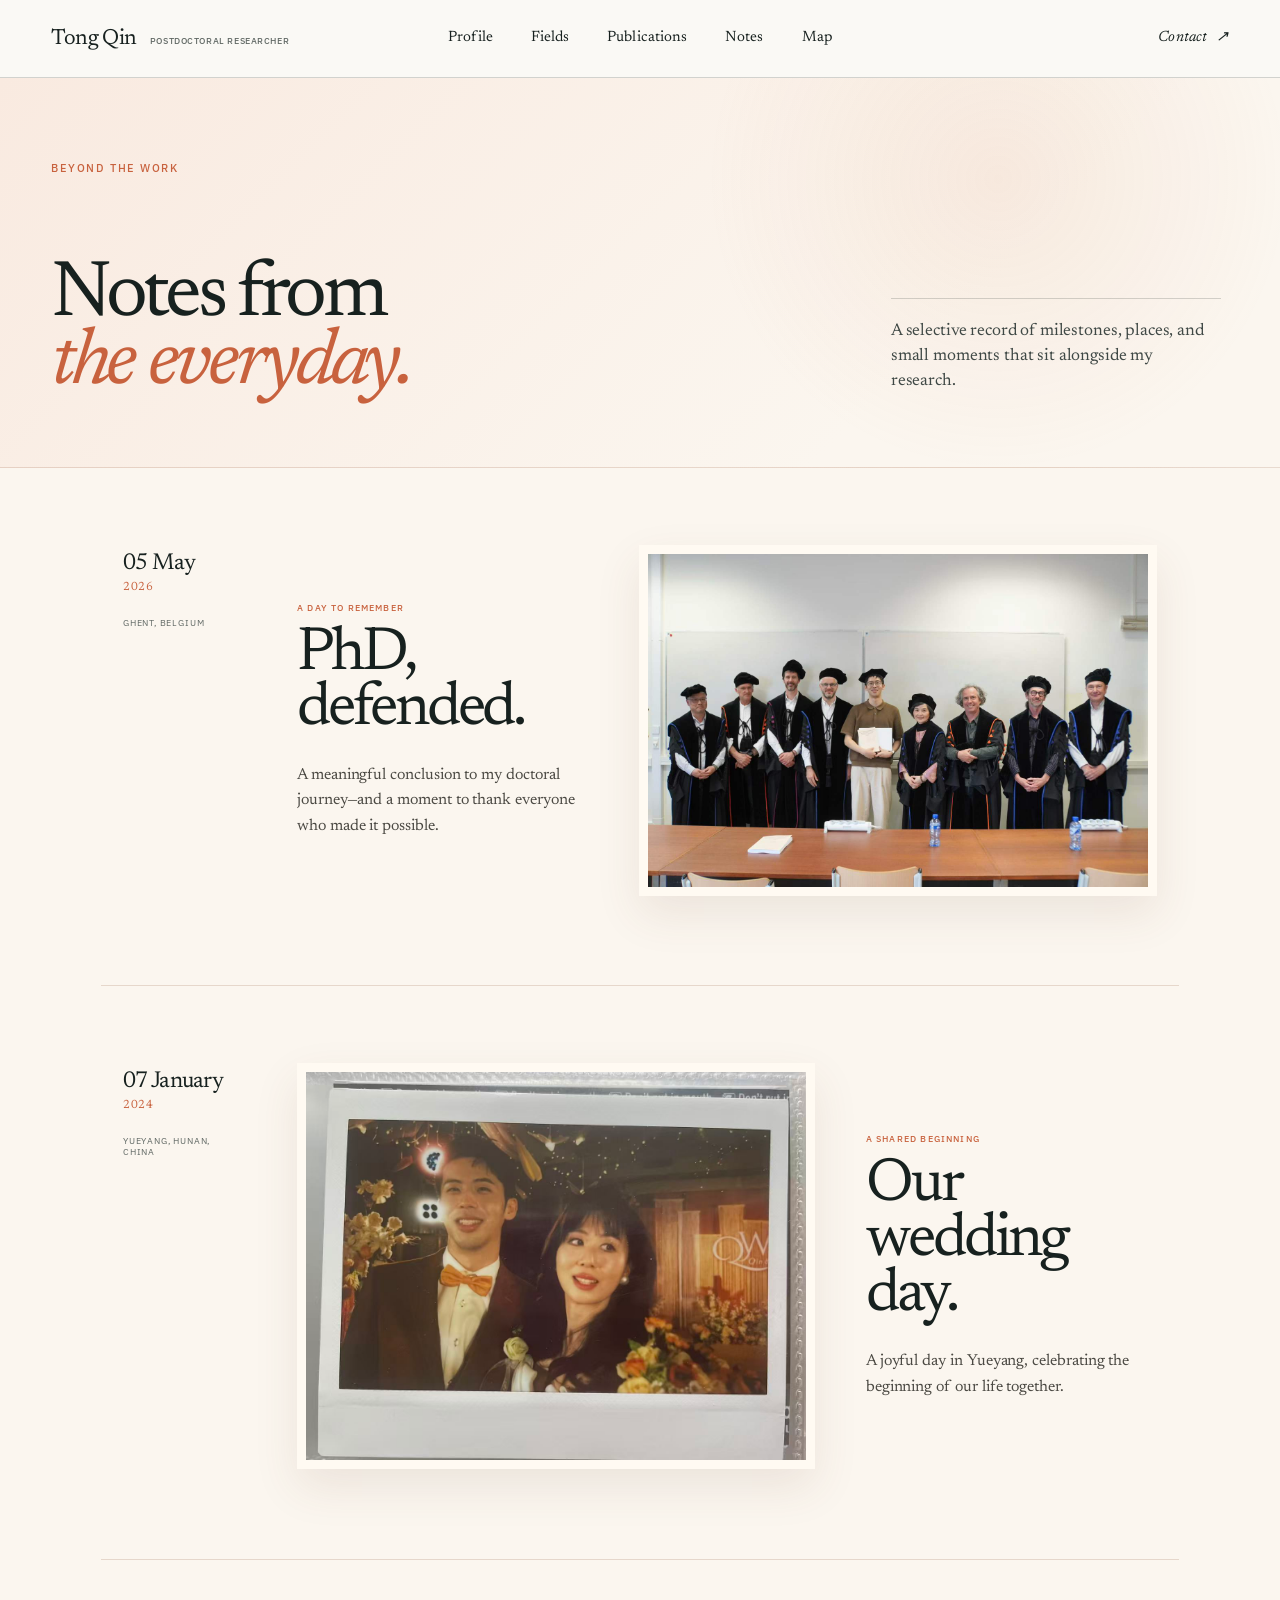
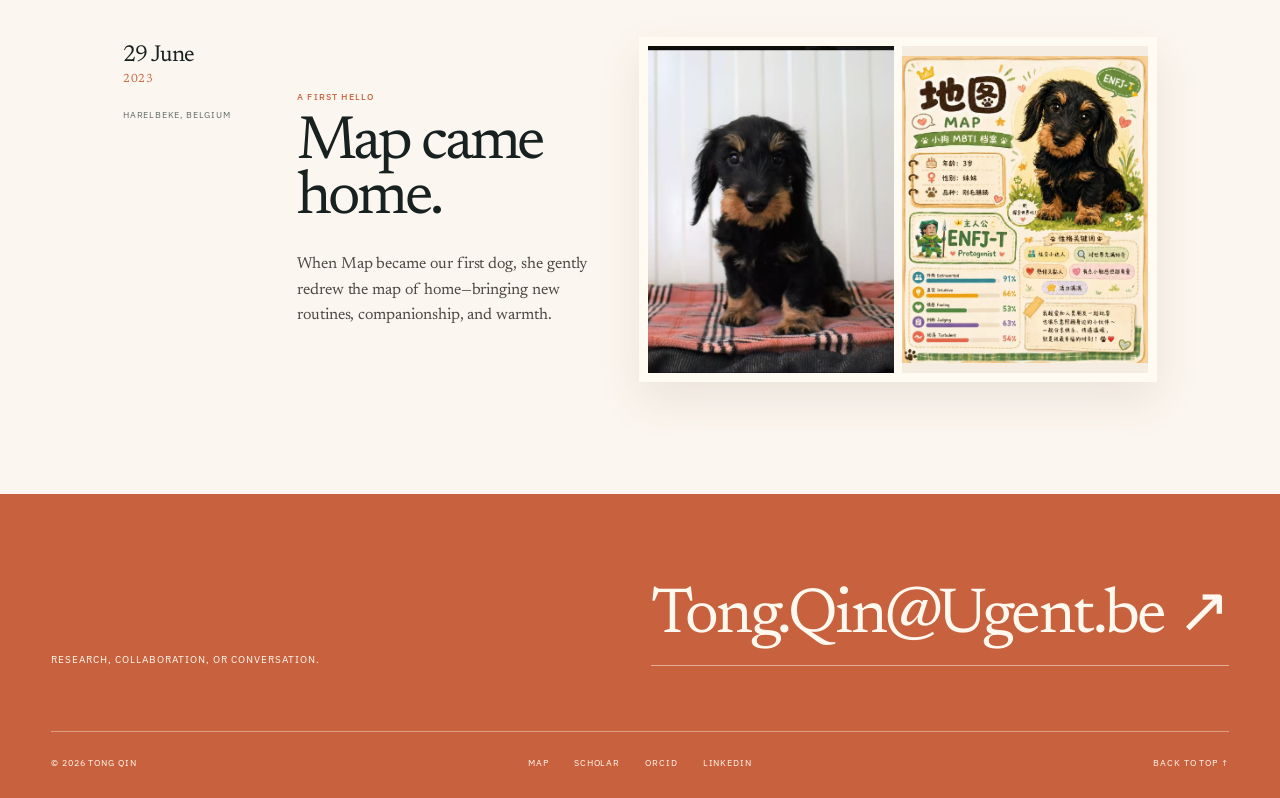
==== notes/index.html @ 94b09554 "Publish personal website" ====
<!DOCTYPE html><html lang="en"><head><meta charSet="utf-8"/><meta name="viewport" content="width=device-width, initial-scale=1"/><link rel="preload" href="/images/notes/phd-defence-2026.jpg" as="image"/><link rel="preload" href="/images/notes/wedding-yueyang-2024.jpg" as="image"/><link rel="preload" href="/images/notes/map-puppy-2023.jpg" as="image"/><link rel="preload" href="/images/notes/map-profile-2023.jpg" as="image"/><link rel="stylesheet" href="/_next/static/chunks/0dwx9x0~49gks.css" data-precedence="next"/><link rel="preload" as="script" fetchPriority="low" href="/_next/static/chunks/0ht900cau6_ur.js"/><script src="/_next/static/chunks/0t2z5hkh7v~~b.js" async=""></script><script src="/_next/static/chunks/07lhk_q6pmm3r.js" async=""></script><script src="/_next/static/chunks/turbopack-0cek.dh0dqtgy.js" async=""></script><script src="/_next/static/chunks/0dbhjjzl8qfwv.js" async=""></script><title>Notes — Tong Qin</title><meta name="description" content="Selected milestones and moments from life beyond the research page."/><script src="/_next/static/chunks/03~yq9q893hmn.js" noModule=""></script></head><body><div hidden=""><!--$--><!--/$--></div><main class="notes-page" id="top"><header class="site-header notes-site-header"><a class="wordmark" href="/" aria-label="Tong Qin, home"><span>Tong Qin</span><small>Postdoctoral Researcher</small></a><nav aria-label="Primary navigation"><a class="primary-nav-link" href="/#profile">Profile</a><a class="primary-nav-link" href="/#fields">Fields</a><a class="primary-nav-link" href="/#publications">Publications</a><a class="primary-nav-link" href="/notes" aria-current="page">Notes</a><a class="primary-nav-link" href="/footprints">Map</a></nav><a class="header-contact" href="mailto:Tong.Qin@Ugent.be">Contact <span aria-hidden="true">↗</span></a></header><section class="notes-hero" aria-labelledby="notes-title"><p class="notes-eyebrow">Beyond the work</p><h1 id="notes-title">Notes from<br/><em>the everyday.</em></h1><p class="notes-introduction">A selective record of milestones, places, and small moments that sit alongside my research.</p></section><section class="notes-feed" aria-label="Personal notes"><article class="note-entry"><header class="note-date"><time dateTime="2026-05-05"><span>05 May</span><strong>2026</strong></time><p>Ghent, Belgium</p></header><div class="note-story"><div class="note-text"><p class="note-kicker">A day to remember</p><h2>PhD, defended.</h2><p class="note-copy">A meaningful conclusion to my doctoral journey—and a moment to thank everyone who made it possible.</p></div><figure class="note-figure"><img src="/images/notes/phd-defence-2026.jpg" alt="Tong Qin with the doctoral examination committee after his PhD defence at Ghent University" width="1440" height="960"/></figure></div></article><article class="note-entry note-entry--reverse"><header class="note-date"><time dateTime="2024-01-07"><span>07 January</span><strong>2024</strong></time><p>Yueyang, Hunan, China</p></header><div class="note-story"><div class="note-text"><p class="note-kicker">A shared beginning</p><h2>Our wedding day.</h2><p class="note-copy">A joyful day in Yueyang, celebrating the beginning of our life together.</p></div><figure class="note-figure"><img src="/images/notes/wedding-yueyang-2024.jpg" alt="Tong Qin and his partner together at their wedding in Yueyang, Hunan, China" width="1234" height="958"/></figure></div></article><article class="note-entry"><header class="note-date"><time dateTime="2023-06-29"><span>29 June</span><strong>2023</strong></time><p>Harelbeke, Belgium</p></header><div class="note-story"><div class="note-text"><p class="note-kicker">A first hello</p><h2>Map came home.</h2><p class="note-copy">When Map became our first dog, she gently redrew the map of home—bringing new routines, companionship, and warmth.</p></div><figure class="note-figure note-figure-pair"><div class="note-photo-pair"><img src="/images/notes/map-puppy-2023.jpg" alt="Map as a young black and tan wire-haired dachshund" width="984" height="1032"/><img src="/images/notes/map-profile-2023.jpg" alt="An illustrated personality profile of Map, a black and tan wire-haired dachshund" width="1122" height="1402"/></div></figure></div></article></section><footer><div class="footer-top"><p>Research, collaboration, or conversation.</p><a href="mailto:Tong.Qin@Ugent.be">Tong.Qin@Ugent.be <span aria-hidden="true">↗</span></a></div><div class="footer-bottom"><span>© 2026 Tong Qin</span><div><a href="/footprints">Map</a><a href="https://scholar.google.com/citations?user=ToNMO4kAAAAJ&amp;hl=en&amp;oi=sra" target="_blank" rel="noreferrer">Scholar</a><a href="https://orcid.org/0000-0001-5724-2105" target="_blank" rel="noreferrer">ORCID</a><a href="https://www.linkedin.com/in/tong-qin-729b31312/" target="_blank" rel="noreferrer">LinkedIn</a></div><a href="#top">Back to top ↑</a></div></footer></main><!--$--><!--/$--><script src="/_next/static/chunks/0ht900cau6_ur.js" id="_R_" async=""></script><script>(self.__next_f=self.__next_f||[]).push([0])</script><script>self.__next_f.push([1,"1:\"$Sreact.fragment\"\n2:I[39756,[\"/_next/static/chunks/0dbhjjzl8qfwv.js\"],\"default\"]\n3:I[37457,[\"/_next/static/chunks/0dbhjjzl8qfwv.js\"],\"default\"]\nc:I[68027,[\"/_next/static/chunks/0dbhjjzl8qfwv.js\"],\"default\",1]\n:HL[\"/_next/static/chunks/0dwx9x0~49gks.css\",\"style\"]\n:HL[\"/images/notes/phd-defence-2026.jpg\",\"image\"]\n"])</script><script>self.__next_f.push([1,"0:{\"P\":null,\"c\":[\"\",\"notes\",\"\"],\"q\":\"\",\"i\":false,\"f\":[[[\"\",{\"children\":[\"notes\",{\"children\":[\"__PAGE__\",{}]}]},\"$undefined\",\"$undefined\",16],[[\"$\",\"$1\",\"c\",{\"children\":[[[\"$\",\"link\",\"0\",{\"rel\":\"stylesheet\",\"href\":\"/_next/static/chunks/0dwx9x0~49gks.css\",\"precedence\":\"next\",\"crossOrigin\":\"$undefined\",\"nonce\":\"$undefined\"}],[\"$\",\"script\",\"script-0\",{\"src\":\"/_next/static/chunks/0dbhjjzl8qfwv.js\",\"async\":true,\"nonce\":\"$undefined\"}]],[\"$\",\"html\",null,{\"lang\":\"en\",\"children\":[\"$\",\"body\",null,{\"children\":[\"$\",\"$L2\",null,{\"parallelRouterKey\":\"children\",\"error\":\"$undefined\",\"errorStyles\":\"$undefined\",\"errorScripts\":\"$undefined\",\"template\":[\"$\",\"$L3\",null,{}],\"templateStyles\":\"$undefined\",\"templateScripts\":\"$undefined\",\"notFound\":[[[\"$\",\"title\",null,{\"children\":\"404: This page could not be found.\"}],[\"$\",\"div\",null,{\"style\":{\"fontFamily\":\"system-ui,\\\"Segoe UI\\\",Roboto,Helvetica,Arial,sans-serif,\\\"Apple Color Emoji\\\",\\\"Segoe UI Emoji\\\"\",\"height\":\"100vh\",\"textAlign\":\"center\",\"display\":\"flex\",\"flexDirection\":\"column\",\"alignItems\":\"center\",\"justifyContent\":\"center\"},\"children\":[\"$\",\"div\",null,{\"children\":[[\"$\",\"style\",null,{\"dangerouslySetInnerHTML\":{\"__html\":\"body{color:#000;background:#fff;margin:0}.next-error-h1{border-right:1px solid rgba(0,0,0,.3)}@media (prefers-color-scheme:dark){body{color:#fff;background:#000}.next-error-h1{border-right:1px solid rgba(255,255,255,.3)}}\"}}],[\"$\",\"h1\",null,{\"className\":\"next-error-h1\",\"style\":{\"display\":\"inline-block\",\"margin\":\"0 20px 0 0\",\"padding\":\"0 23px 0 0\",\"fontSize\":24,\"fontWeight\":500,\"verticalAlign\":\"top\",\"lineHeight\":\"49px\"},\"children\":404}],[\"$\",\"div\",null,{\"style\":{\"display\":\"inline-block\"},\"children\":[\"$\",\"h2\",null,{\"style\":{\"fontSize\":14,\"fontWeight\":400,\"lineHeight\":\"49px\",\"margin\":0},\"children\":\"This page could not be found.\"}]}]]}]}]],[]],\"forbidden\":\"$undefined\",\"unauthorized\":\"$undefined\"}]}]}]]}],{\"children\":[[\"$\",\"$1\",\"c\",{\"children\":[null,[\"$\",\"$L2\",null,{\"parallelRouterKey\":\"children\",\"error\":\"$undefined\",\"errorStyles\":\"$undefined\",\"errorScripts\":\"$undefined\",\"template\":[\"$\",\"$L3\",null,{}],\"templateStyles\":\"$undefined\",\"templateScripts\":\"$undefined\",\"notFound\":\"$undefined\",\"forbidden\":\"$undefined\",\"unauthorized\":\"$undefined\"}]]}],{\"children\":[[\"$\",\"$1\",\"c\",{\"children\":[[\"$\",\"main\",null,{\"className\":\"notes-page\",\"id\":\"top\",\"children\":[[\"$\",\"header\",null,{\"className\":\"site-header notes-site-header\",\"children\":[[\"$\",\"a\",null,{\"className\":\"wordmark\",\"href\":\"/\",\"aria-label\":\"Tong Qin, home\",\"children\":[[\"$\",\"span\",null,{\"children\":\"Tong Qin\"}],[\"$\",\"small\",null,{\"children\":\"Postdoctoral Researcher\"}]]}],[\"$\",\"nav\",null,{\"aria-label\":\"Primary navigation\",\"children\":[[\"$\",\"a\",null,{\"className\":\"primary-nav-link\",\"href\":\"/#profile\",\"children\":\"Profile\"}],[\"$\",\"a\",null,{\"className\":\"primary-nav-link\",\"href\":\"/#fields\",\"children\":\"Fields\"}],[\"$\",\"a\",null,{\"className\":\"primary-nav-link\",\"href\":\"/#publications\",\"children\":\"Publications\"}],[\"$\",\"a\",null,{\"className\":\"primary-nav-link\",\"href\":\"/notes\",\"aria-current\":\"page\",\"children\":\"Notes\"}],[\"$\",\"a\",null,{\"className\":\"primary-nav-link\",\"href\":\"/footprints\",\"children\":\"Map\"}]]}],[\"$\",\"a\",null,{\"className\":\"header-contact\",\"href\":\"mailto:Tong.Qin@Ugent.be\",\"children\":[\"Contact \",[\"$\",\"span\",null,{\"aria-hidden\":\"true\",\"children\":\"↗\"}]]}]]}],[\"$\",\"section\",null,{\"className\":\"notes-hero\",\"aria-labelledby\":\"notes-title\",\"children\":[[\"$\",\"p\",null,{\"className\":\"notes-eyebrow\",\"children\":\"Beyond the work\"}],[\"$\",\"h1\",null,{\"id\":\"notes-title\",\"children\":[\"Notes from\",[\"$\",\"br\",null,{}],[\"$\",\"em\",null,{\"children\":\"the everyday.\"}]]}],[\"$\",\"p\",null,{\"className\":\"notes-introduction\",\"children\":\"A selective record of milestones, places, and small moments that sit alongside my research.\"}]]}],[\"$\",\"section\",null,{\"className\":\"notes-feed\",\"aria-label\":\"Personal notes\",\"children\":[[\"$\",\"article\",null,{\"className\":\"note-entry\",\"children\":[[\"$\",\"header\",null,{\"className\":\"note-date\",\"children\":[[\"$\",\"time\",null,{\"dateTime\":\"2026-05-05\",\"children\":[[\"$\",\"span\",null,{\"children\":\"05 May\"}],[\"$\",\"strong\",null,{\"children\":\"2026\"}]]}],[\"$\",\"p\",null,{\"children\":\"Ghent, Belgium\"}]]}],[\"$\",\"div\",null,{\"className\":\"note-story\",\"children\":[[\"$\",\"div\",null,{\"className\":\"note-text\",\"children\":[[\"$\",\"p\",null,{\"className\":\"note-kicker\",\"children\":\"A day to remember\"}],[\"$\",\"h2\",null,{\"children\":\"PhD, defended.\"}],[\"$\",\"p\",null,{\"className\":\"note-copy\",\"children\":\"A meaningful conclusion to my doctoral journey—and a moment to thank everyone who made it possible.\"}]]}],[\"$\",\"figure\",null,{\"className\":\"note-figure\",\"children\":[\"$\",\"img\",null,{\"src\":\"/images/notes/phd-defence-2026.jpg\",\"alt\":\"Tong Qin with the doctoral examination committee after his PhD defence at Ghent University\",\"width\":\"1440\",\"height\":\"960\"}]}]]}]]}],[\"$\",\"article\",null,{\"className\":\"note-entry note-entry--reverse\",\"children\":[[\"$\",\"header\",null,{\"className\":\"note-date\",\"children\":[\"$L4\",\"$L5\"]}],\"$L6\"]}],\"$L7\"]}],\"$L8\"]}],null,\"$L9\"]}],{},null,false,null]},null,false,\"$@a\"]},null,false,null],\"$Lb\",false]],\"m\":\"$undefined\",\"G\":[\"$c\",[\"$Ld\"]],\"S\":true,\"h\":null,\"s\":\"$undefined\",\"l\":\"$undefined\",\"p\":\"$undefined\",\"d\":\"$undefined\",\"b\":\"7n9ZTC2MnBRNo0GYieKWj\"}\n"])</script><script>self.__next_f.push([1,"e:I[97367,[\"/_next/static/chunks/0dbhjjzl8qfwv.js\"],\"OutletBoundary\"]\nf:\"$Sreact.suspense\"\n12:I[97367,[\"/_next/static/chunks/0dbhjjzl8qfwv.js\"],\"ViewportBoundary\"]\n14:I[97367,[\"/_next/static/chunks/0dbhjjzl8qfwv.js\"],\"MetadataBoundary\"]\n:HL[\"/images/notes/wedding-yueyang-2024.jpg\",\"image\"]\n:HL[\"/images/notes/map-puppy-2023.jpg\",\"image\"]\n:HL[\"/images/notes/map-profile-2023.jpg\",\"image\"]\n4:[\"$\",\"time\",null,{\"dateTime\":\"2024-01-07\",\"children\":[[\"$\",\"span\",null,{\"children\":\"07 January\"}],[\"$\",\"strong\",null,{\"children\":\"2024\"}]]}]\n5:[\"$\",\"p\",null,{\"children\":\"Yueyang, Hunan, China\"}]\n6:[\"$\",\"div\",null,{\"className\":\"note-story\",\"children\":[[\"$\",\"div\",null,{\"className\":\"note-text\",\"children\":[[\"$\",\"p\",null,{\"className\":\"note-kicker\",\"children\":\"A shared beginning\"}],[\"$\",\"h2\",null,{\"children\":\"Our wedding day.\"}],[\"$\",\"p\",null,{\"className\":\"note-copy\",\"children\":\"A joyful day in Yueyang, celebrating the beginning of our life together.\"}]]}],[\"$\",\"figure\",null,{\"className\":\"note-figure\",\"children\":[\"$\",\"img\",null,{\"src\":\"/images/notes/wedding-yueyang-2024.jpg\",\"alt\":\"Tong Qin and his partner together at their wedding in Yueyang, Hunan, China\",\"width\":\"1234\",\"height\":\"958\"}]}]]}]\n7:[\"$\",\"article\",null,{\"className\":\"note-entry\",\"children\":[[\"$\",\"header\",null,{\"className\":\"note-date\",\"children\":[[\"$\",\"time\",null,{\"dateTime\":\"2023-06-29\",\"children\":[[\"$\",\"span\",null,{\"children\":\"29 June\"}],[\"$\",\"strong\",null,{\"children\":\"2023\"}]]}],[\"$\",\"p\",null,{\"children\":\"Harelbeke, Belgium\"}]]}],[\"$\",\"div\",null,{\"className\":\"note-story\",\"children\":[[\"$\",\"div\",null,{\"className\":\"note-text\",\"children\":[[\"$\",\"p\",null,{\"className\":\"note-kicker\",\"children\":\"A first hello\"}],[\"$\",\"h2\",null,{\"children\":\"Map came home.\"}],[\"$\",\"p\",null,{\"className\":\"note-copy\",\"children\":\"When Map became our first dog, she gently redrew the map of home—bringing new routines, companionship, and warmth.\"}]]}],[\"$\",\"figure\",null,{\"className\":\"note-figure note-figure-pair\",\"children\":[\"$\",\"div\",null,{\"className\":\"note-photo-pair\",\"children\":[[\"$\",\"img\",null,{\"src\":\"/images/notes/map-puppy-2023.jpg\",\"alt\":\"Map as a young black and tan wire-haired dachshund\",\"width\":\"984\",\"height\":\"1032\"}],[\"$\",\"img\",null,{\"src\":\"/images/notes/map-profile-2023.jpg\",\"alt\":\"An illustrated personality profile of Map, a black and tan wire-haired dachshund\",\"width\":\"1122\",\"height\":\"1402\"}]]}]}]]}]]}]\n8:[\"$\",\"footer\",null,{\"children\":[[\"$\",\"div\",null,{\"className\":\"footer-top\",\"children\":[[\"$\",\"p\",null,{\"children\":\"Research, collaboration, or conversation.\"}],[\"$\",\"a\",null,{\"href\":\"mailto:Tong.Qin@Ugent.be\",\"children\":[\"Tong.Qin@Ugent.be \",[\"$\",\"span\",null,{\"aria-hidden\":\"true\",\"children\":\"↗\"}]]}]]}],[\"$\",\"div\",null,{\"className\":\"footer-bottom\",\"children\":[[\"$\",\"span\",null,{\"children\":\"© 2026 Tong Qin\"}],[\"$\",\"div\",null,{\"children\":[[\"$\",\"a\",null,{\"href\":\"/footprints\",\"children\":\"Map\"}],[\"$\",\"a\",null,{\"href\":\"https://scholar.google.com/citations?user=ToNMO4kAAAAJ\u0026hl=en\u0026oi=sra\",\"target\":\"_blank\",\"rel\":\"noreferrer\",\"children\":\"Scholar\"}],[\"$\",\"a\",null,{\"href\":\"https://orcid.org/0000-0001-5724-2105\",\"target\":\"_blank\",\"rel\":\"noreferrer\",\"children\":\"ORCID\"}],[\"$\",\"a\",null,{\"href\":\"https://www.linkedin.com/in/tong-qin-729b31312/\",\"target\":\"_blank\",\"rel\":\"noreferrer\",\"children\":\"LinkedIn\"}]]}],[\"$\",\"a\",null,{\"href\":\"#top\",\"children\":\"Back to top ↑\"}]]}]]}]\n9:[\"$\",\"$Le\",null,{\"children\":[\"$\",\"$f\",null,{\"name\":\"Next.MetadataOutlet\",\"children\":\"$@10\"}]}]\n11:[]\na:\"$W11\"\nb:[\"$\",\"$1\",\"h\",{\"children\":[null,[\"$\",\"$L12\",null,{\"children\":\"$L13\"}],[\"$\",\"div\",null,{\"hidden\":true,\"children\":[\"$\",\"$L14\",null,{\"children\":[\"$\",\"$f\",null,{\"name\":\"Next.Metadata\",\"children\":\"$L15\"}]}]}],null]}]\nd:[\"$\",\"link\",\"0\",{\"rel\":\"stylesheet\",\"href\":\"/_next/static/chunks/0dwx9x0~49gks.css\",\"precedence\":\"next\",\"crossOrigin\":\"$undefined\",\"nonce\":\"$undefined\"}]\n"])</script><script>self.__next_f.push([1,"13:[[\"$\",\"meta\",\"0\",{\"charSet\":\"utf-8\"}],[\"$\",\"meta\",\"1\",{\"name\":\"viewport\",\"content\":\"width=device-width, initial-scale=1\"}]]\n"])</script><script>self.__next_f.push([1,"10:null\n15:[[\"$\",\"title\",\"0\",{\"children\":\"Notes — Tong Qin\"}],[\"$\",\"meta\",\"1\",{\"name\":\"description\",\"content\":\"Selected milestones and moments from life beyond the research page.\"}]]\n"])</script></body></html>
---- _next/static/chunks/0dwx9x0~49gks.css ----
@layer properties{@supports (((-webkit-hyphens:none)) and (not (margin-trim:inline))) or ((-moz-orient:inline) and (not (color:rgb(from red r g b)))){*,:before,:after,::backdrop{--tw-rotate-x:initial;--tw-rotate-y:initial;--tw-rotate-z:initial;--tw-skew-x:initial;--tw-skew-y:initial;--tw-shadow:0 0 #0000;--tw-shadow-color:initial;--tw-shadow-alpha:100%;--tw-inset-shadow:0 0 #0000;--tw-inset-shadow-color:initial;--tw-inset-shadow-alpha:100%;--tw-ring-color:initial;--tw-ring-shadow:0 0 #0000;--tw-inset-ring-color:initial;--tw-inset-ring-shadow:0 0 #0000;--tw-ring-inset:initial;--tw-ring-offset-width:0px;--tw-ring-offset-color:#fff;--tw-ring-offset-shadow:0 0 #0000}}}@layer theme{:root,:host{--font-sans:ui-sans-serif, system-ui, sans-serif, "Apple Color Emoji", "Segoe UI Emoji", "Segoe UI Symbol", "Noto Color Emoji";--font-serif:ui-serif, Georgia, Cambria, "Times New Roman", Times, serif;--font-mono:ui-monospace, SFMono-Regular, Menlo, Monaco, Consolas, "Liberation Mono", "Courier New", monospace;--spacing:.25rem;--default-font-family:var(--font-sans);--default-mono-font-family:var(--font-mono)}}@layer base{*,:after,:before,::backdrop{box-sizing:border-box;border:0 solid;margin:0;padding:0}::file-selector-button{box-sizing:border-box;border:0 solid;margin:0;padding:0}html,:host{-webkit-text-size-adjust:100%;tab-size:4;line-height:1.5;font-family:var(--default-font-family,ui-sans-serif, system-ui, sans-serif, "Apple Color Emoji", "Segoe UI Emoji", "Segoe UI Symbol", "Noto Color Emoji");font-feature-settings:var(--default-font-feature-settings,normal);font-variation-settings:var(--default-font-variation-settings,normal);-webkit-tap-highlight-color:transparent}hr{height:0;color:inherit;border-top-width:1px}abbr:where([title]){-webkit-text-decoration:underline dotted;text-decoration:underline dotted}h1,h2,h3,h4,h5,h6{font-size:inherit;font-weight:inherit}a{color:inherit;-webkit-text-decoration:inherit;-webkit-text-decoration:inherit;-webkit-text-decoration:inherit;-webkit-text-decoration:inherit;text-decoration:inherit}b,strong{font-weight:bolder}code,kbd,samp,pre{font-family:var(--default-mono-font-family,ui-monospace, SFMono-Regular, Menlo, Monaco, Consolas, "Liberation Mono", "Courier New", monospace);font-feature-settings:var(--default-mono-font-feature-settings,normal);font-variation-settings:var(--default-mono-font-variation-settings,normal);font-size:1em}small{font-size:80%}sub,sup{vertical-align:baseline;font-size:75%;line-height:0;position:relative}sub{bottom:-.25em}sup{top:-.5em}table{text-indent:0;border-color:inherit;border-collapse:collapse}:-moz-focusring{outline:auto}progress{vertical-align:baseline}summary{display:list-item}ol,ul,menu{list-style:none}img,svg,video,canvas,audio,iframe,embed,object{vertical-align:middle;display:block}img,video{max-width:100%;height:auto}button,input,select,optgroup,textarea{font:inherit;font-feature-settings:inherit;font-variation-settings:inherit;letter-spacing:inherit;color:inherit;opacity:1;background-color:#0000;border-radius:0}::file-selector-button{font:inherit;font-feature-settings:inherit;font-variation-settings:inherit;letter-spacing:inherit;color:inherit;opacity:1;background-color:#0000;border-radius:0}:where(select:is([multiple],[size])) optgroup{font-weight:bolder}:where(select:is([multiple],[size])) optgroup option{padding-inline-start:20px}::file-selector-button{margin-inline-end:4px}::placeholder{opacity:1}@supports (not ((-webkit-appearance:-apple-pay-button))) or (contain-intrinsic-size:1px){::placeholder{color:currentColor}@supports (color:color-mix(in lab, red, red)){::placeholder{color:color-mix(in oklab, currentcolor 50%, transparent)}}}textarea{resize:vertical}::-webkit-search-decoration{-webkit-appearance:none}::-webkit-date-and-time-value{min-height:1lh;text-align:inherit}::-webkit-datetime-edit{display:inline-flex}::-webkit-datetime-edit-fields-wrapper{padding:0}::-webkit-datetime-edit{padding-block:0}::-webkit-datetime-edit-year-field{padding-block:0}::-webkit-datetime-edit-month-field{padding-block:0}::-webkit-datetime-edit-day-field{padding-block:0}::-webkit-datetime-edit-hour-field{padding-block:0}::-webkit-datetime-edit-minute-field{padding-block:0}::-webkit-datetime-edit-second-field{padding-block:0}::-webkit-datetime-edit-millisecond-field{padding-block:0}::-webkit-datetime-edit-meridiem-field{padding-block:0}::-webkit-calendar-picker-indicator{line-height:1}:-moz-ui-invalid{box-shadow:none}button,input:where([type=button],[type=reset],[type=submit]){appearance:button}::file-selector-button{appearance:button}::-webkit-inner-spin-button{height:auto}::-webkit-outer-spin-button{height:auto}[hidden]:where(:not([hidden=until-found])){display:none!important}}@layer components;@layer utilities{.visible{visibility:visible}.sr-only{clip-path:inset(50%);white-space:nowrap;border-width:0;width:1px;height:1px;margin:-1px;padding:0;position:absolute;overflow:hidden}.static{position:static}.start{inset-inline-start:var(--spacing)}.end{inset-inline-end:var(--spacing)}.table{display:table}.grow{flex-grow:1}.transform{transform:var(--tw-rotate-x,) var(--tw-rotate-y,) var(--tw-rotate-z,) var(--tw-skew-x,) var(--tw-skew-y,)}.resize{resize:both}.ring{--tw-ring-shadow:var(--tw-ring-inset,) 0 0 0 calc(1px + var(--tw-ring-offset-width)) var(--tw-ring-color,currentcolor);box-shadow:var(--tw-inset-shadow), var(--tw-inset-ring-shadow), var(--tw-ring-offset-shadow), var(--tw-ring-shadow), var(--tw-shadow)}}@font-face{font-family:Newsreader;src:url(/fonts/newsreader-400.woff2)format("woff2");font-weight:400;font-style:normal;font-display:swap}@font-face{font-family:Newsreader;src:url(/fonts/newsreader-400-italic.woff2)format("woff2");font-weight:400;font-style:italic;font-display:swap}@font-face{font-family:IBM Plex Sans;src:url(/fonts/ibm-plex-sans-300.woff2)format("woff2");font-weight:300;font-style:normal;font-display:swap}@font-face{font-family:IBM Plex Sans;src:url(/fonts/ibm-plex-sans-400.woff2)format("woff2");font-weight:400;font-style:normal;font-display:swap}@font-face{font-family:IBM Plex Sans;src:url(/fonts/ibm-plex-sans-500.woff2)format("woff2");font-weight:500;font-style:normal;font-display:swap}:root{--ink:#17211f;--paper:#f2f0e9;--paper-light:#faf9f5;--rust:#c8623e;--hero-peach:#fbf3ed;--ripple-orange:#c97857;--line:#17211f2e;--muted:#626a66;--font-display:"Newsreader", "Iowan Old Style", Baskerville, serif;--font-text:"IBM Plex Sans", "Helvetica Neue", Helvetica, Arial, sans-serif;--font-serif:var(--font-display);--font-sans:var(--font-text)}*{box-sizing:border-box}.sr-only{clip:rect(0, 0, 0, 0);white-space:nowrap;border:0;width:1px;height:1px;padding:0;position:absolute;overflow:hidden}html{scroll-behavior:smooth}body{background:var(--paper);color:var(--ink);font-family:var(--font-text);letter-spacing:.003em;-webkit-font-smoothing:antialiased;margin:0;font-weight:300}a{color:inherit;text-decoration:none}main{overflow:hidden}.site-header{background:var(--hero-peach);border-bottom:1px solid var(--line);z-index:10;grid-template-columns:1fr auto 1fr;align-items:center;height:78px;padding:0 4vw;display:grid;position:relative}.wordmark{align-items:baseline;gap:13px;width:max-content;line-height:1;display:inline-flex}.wordmark>span{font-family:var(--font-serif);letter-spacing:-.025em;font-size:22px;font-weight:400}.wordmark small{color:var(--muted);font-family:var(--font-sans);letter-spacing:.065em;text-transform:uppercase;font-size:9px;font-weight:500}nav{font-family:var(--font-serif);letter-spacing:.005em;gap:38px;font-size:15px;display:flex}nav a,.header-contact,.text-link{transition:color .18s;position:relative}.primary-nav-link:after,.header-contact:after{content:"";background:var(--rust);transform-origin:100%;width:100%;height:2px;transition:transform .24s cubic-bezier(.2,.7,.2,1);position:absolute;bottom:-7px;left:0;transform:scaleX(0)}nav a:hover,.header-contact:hover,.text-link:hover{color:var(--rust)}.primary-nav-link:hover:after,.primary-nav-link:focus-visible:after,.primary-nav-link[aria-current=location]:after,.nav-dropdown:hover>.primary-nav-link:after,.nav-dropdown:focus-within>.primary-nav-link:after,.header-contact:hover:after,.header-contact:focus-visible:after{transform-origin:0;transform:scaleX(1)}.primary-nav-link:focus-visible,.primary-nav-link[aria-current=location],.nav-dropdown:hover>.primary-nav-link,.nav-dropdown:focus-within>.primary-nav-link{color:var(--rust)}.nav-dropdown{position:relative}.nav-dropdown:after{content:"";width:calc(100% + 44px);height:24px;position:absolute;top:100%;left:-22px}.fields-menu{z-index:30;border:1px solid var(--line);background:var(--paper-light);opacity:0;visibility:hidden;pointer-events:none;width:290px;padding:9px;transition:opacity .17s,transform .17s,visibility .17s;position:absolute;top:calc(100% + 23px);left:50%;transform:translate(-50%,8px);box-shadow:0 18px 45px #17211f1a}.nav-dropdown:hover .fields-menu,.nav-dropdown:focus-within .fields-menu{opacity:1;visibility:visible;pointer-events:auto;transform:translate(-50%)}.fields-menu a{border-bottom:1px solid var(--line);grid-template-columns:28px 1fr auto;align-items:center;gap:11px;min-height:48px;padding:8px 10px;font-size:14px;line-height:1.15;display:grid}.fields-menu a:last-child{border-bottom:0}.fields-menu a:after{display:none}.fields-menu a>span:first-child{width:25px;height:25px;font:500 7px var(--font-text);letter-spacing:.04em;border:1px solid;border-radius:50%;place-items:center;display:grid}.fields-menu a>span:last-child{font-size:10px}.header-contact{font-family:var(--font-serif);justify-self:end;align-items:center;gap:9px;font-size:15px;font-style:italic;display:flex}.hero{--pointer-x:72%;--pointer-y:42%;background:var(--hero-peach);isolation:isolate;flex-direction:column;justify-content:flex-start;min-height:auto;padding:48px 4vw 44px;display:flex;position:relative;overflow:hidden}.hero-ripple{z-index:0;left:var(--pointer-x);top:var(--pointer-y);opacity:0;pointer-events:none;will-change:left, top, opacity, transform;background:radial-gradient(circle,#c978577a 0%,#c9785752 58%,#c9785714 84%,#0000 100%);border-radius:50%;width:30px;height:30px;transition:left 60ms linear,top 60ms linear,opacity .14s,transform .2s;position:absolute;transform:translate(-50%,-50%)scale(.9)}.hero:hover .hero-ripple{opacity:1;transform:translate(-50%,-50%)scale(1)}.eyebrow,.section-count{font-family:var(--font-text);text-transform:uppercase;letter-spacing:.12em;font-size:11px;font-weight:500}.hero h1{z-index:2;max-width:min(1300px,100% - clamp(310px,25vw,440px));font-family:var(--font-serif);letter-spacing:-.052em;margin:45px 0 0;font-size:clamp(32px,4vw,72px);font-weight:400;line-height:.94;position:relative}.hero h1 em{color:var(--rust);font-weight:400}.hero h1 span{margin-left:7vw;display:block}.hero-portrait{z-index:1;background:var(--hero-peach);width:clamp(280px,23vw,410px);margin:0;position:absolute;top:34px;bottom:28px;right:2.6vw;overflow:hidden;-webkit-mask-image:linear-gradient(90deg,#0000 0,#000000b8 13%,#000 29%);mask-image:linear-gradient(90deg,#0000 0,#000000b8 13%,#000 29%)}.hero-portrait:after{content:"";pointer-events:none;background:linear-gradient(#fbf3ed29,#0000 30%,#fbf3ed08);position:absolute;inset:0}.hero-portrait img{object-fit:cover;object-position:49% 70%;filter:saturate(.88)contrast(.96);width:100%;height:100%;display:block;transform:scaleX(-1)}.hero-bottom{z-index:2;grid-template-columns:1fr;align-items:end;margin-top:84px;display:grid;position:relative}.hero-bottom>p{color:#3e4844;max-width:550px;margin:0;font-size:17px;line-height:1.65}.hero-bottom strong{color:var(--ink)}.hero-actions{align-items:center;gap:30px;display:flex}.button{border:0;border-bottom:1px solid var(--ink);min-height:auto;font-family:var(--font-serif);letter-spacing:.005em;align-items:center;gap:12px;padding:0 0 5px;font-size:16px;transition:color .18s,border-color .18s;display:inline-flex}.button-dark{color:var(--ink);background:0 0}.button:hover{color:var(--rust);border-color:var(--rust)}.button span{font-family:var(--font-sans);font-size:14px}.text-link{font-family:var(--font-serif);border-bottom:1px solid var(--ink);align-items:center;gap:9px;padding-bottom:4px;font-size:16px;display:inline-flex}.section{padding:120px 4vw}.eyebrow{color:var(--rust);align-items:baseline;gap:12px;margin:0 0 32px;display:flex}.eyebrow span{color:var(--muted);font-family:var(--font-display);letter-spacing:0;font-size:11px;font-style:italic}.about-split{grid-template-columns:45fr 55fr;grid-template-areas:"experience profile";align-items:stretch;display:grid}.about-split .section{padding:72px clamp(38px,3.5vw,68px)}.panel-heading{border-bottom:1px solid var(--line);align-items:flex-start;height:58px;margin-bottom:52px;padding-bottom:18px;display:flex}.panel-heading h2{white-space:nowrap;font-family:var(--font-display);letter-spacing:-.025em;margin:0;font-size:clamp(26px,2vw,32px);font-weight:400;line-height:1}.profile{background:var(--paper-light);grid-area:profile}.profile-grid{grid-template-columns:1fr;align-items:start;display:grid}.section-title-row h2{font-family:var(--font-display);letter-spacing:-.052em;margin:0;font-size:clamp(47px,5vw,76px);font-weight:400;line-height:.94}.profile-copy{max-width:720px;padding-top:0}.profile-copy p,.profile-copy p:first-child{max-width:58ch;color:var(--ink);font-family:var(--font-display);letter-spacing:-.008em;margin:0 0 27px;font-size:21px;font-weight:400;line-height:1.52}.focus-block{margin-top:62px}.focus-title{color:var(--rust);letter-spacing:.1em;text-transform:uppercase;margin:0 0 15px;font-size:14px;font-weight:500}.focus-line{border-top:1px solid var(--line);grid-template-columns:1fr 1fr;display:grid}.field-link{border-bottom:1px solid var(--line);grid-template-columns:42px 1fr auto;align-items:center;gap:13px;min-height:86px;padding:16px 14px 16px 0;transition:color .18s,padding .18s,background .18s;display:grid}.field-link:nth-child(odd){border-right:1px solid var(--line);padding-right:22px}.field-link:nth-child(2n){padding-left:22px}.field-link:hover{color:var(--rust);background:#c8623e09;padding-left:8px;padding-right:16px}.field-link:nth-child(2n):hover{padding-left:30px}.field-icon{width:42px;height:42px;color:var(--rust);border:1px solid;border-radius:50%;place-items:center;transition:color .18s,background .18s,transform .18s;display:grid}.field-link:hover .field-icon{color:var(--paper-light);background:var(--rust);transform:rotate(-4deg)}.field-name{font-family:var(--font-display);letter-spacing:-.005em;font-size:15px;font-style:italic;line-height:1.2}.field-arrow{align-self:start;padding-top:2px;font-size:12px}.experience{background:var(--ink);color:var(--paper);grid-area:experience}.experience .panel-heading{border-color:#f2f0e94d}.section-title-row{grid-template-columns:1fr auto;align-items:end;gap:40px;margin-bottom:72px;display:grid}.section-title-row h2{max-width:850px}.section-count{color:#f2f0e98c;padding-bottom:8px}.timeline-group+.timeline-group{margin-top:34px}.timeline-label{color:var(--rust);font:500 14px var(--font-text);text-transform:uppercase;letter-spacing:.1em;margin:0 0 14px}.timeline{border-top:1px solid #f2f0e94d}.timeline-item{border-bottom:1px solid #f2f0e94d;grid-template-columns:122px minmax(0,1fr);align-items:start;gap:20px;padding:24px 0 23px;display:grid}.timeline-period{color:#f2f0e9c7;font:400 11px var(--font-text);text-transform:uppercase;letter-spacing:.055em;margin:6px 0 0;line-height:1.45}.timeline-item h3{max-width:100%;color:var(--paper);font-family:var(--font-display);letter-spacing:-.01em;white-space:normal;overflow-wrap:break-word;margin:0 0 8px;font-size:21px;font-weight:400;line-height:1.16}.timeline-role-long{font-size:19px!important;line-height:1.18!important}.timeline-role-long span{display:block}.timeline-item div p{color:#f2f0e9c2;margin:0;font-size:13px;font-weight:400;line-height:1.5}.timeline-item div p span{color:#f2f0e98a}.publications{background:var(--paper)}.publications .eyebrow{letter-spacing:.1em;font-size:14px}.publication-heading h2{font-size:clamp(44px,4.5vw,68px)}.publication-heading .section-count{color:var(--muted)}.publication-group{border-top:1px solid var(--line)}.publication-group:last-child{border-bottom:1px solid var(--line)}.publication-group summary{cursor:pointer;min-height:82px;font-family:var(--font-serif);letter-spacing:-.02em;justify-content:space-between;align-items:center;font-size:27px;list-style:none;display:flex}.publication-group summary::-webkit-details-marker{display:none}.publication-group summary span:last-child{font:10px var(--font-sans);color:var(--rust)}.publication-group summary:after{content:"+";margin-left:25px;font-size:22px}.publication-group[open] summary:after{content:"−"}.publication-group summary span:first-child{flex:1}.publication-list{border-top:1px solid var(--line)}.publication{border-bottom:1px solid var(--line);grid-template-columns:88px minmax(0,1fr) 28px;align-items:start;gap:26px;padding:28px 8px;transition:background .18s,padding .18s;display:grid}.publication:last-child{border-bottom:0}a.publication:hover{background:var(--paper-light);padding-left:17px;padding-right:17px}.publication-year{color:var(--rust);font:400 18px var(--font-display);letter-spacing:-.02em;flex-direction:column;align-items:flex-start;gap:12px;padding-top:1px;display:flex}.new-badge{color:var(--rust);font:italic 12px var(--font-display);letter-spacing:0;align-items:center;gap:5px;display:inline-flex}.new-badge:before{content:"✦";font-family:var(--font-text);font-size:9px;font-style:normal}.publication-citation{max-width:1100px;font-family:var(--font-display);letter-spacing:-.006em;font-size:17px;line-height:1.48}.publication-authors{color:var(--muted)}.publication-authors strong{color:var(--rust);text-underline-offset:3px;font-weight:400;text-decoration:underline;text-decoration-thickness:1px}.publication-citation em{color:var(--muted)}.publication-arrow{justify-self:end}.publication-static{cursor:default}.research-page{background:var(--paper-light);min-height:100vh}.research-page-nav{border-bottom:1px solid var(--line);height:78px;font-family:var(--font-display);justify-content:space-between;align-items:center;padding:0 4vw;font-size:15px;display:flex}.research-page-nav a{transition:color .18s}.research-page-nav a:hover{color:var(--rust)}.research-page-hero{grid-template-columns:90px minmax(0,1fr);padding:90px 4vw 100px;display:grid}.research-page-hero-illustrated{background-color:var(--paper-light);border-bottom:1px solid var(--line);background-position:50%;background-repeat:no-repeat;background-size:cover;align-content:center;min-height:680px}.research-page-mark{border:1px solid var(--rust);width:64px;height:64px;color:var(--rust);border-radius:50%;place-items:center;display:grid}.research-page-hero>p{color:var(--rust);font:500 10px var(--font-text);letter-spacing:.12em;text-transform:uppercase;margin:7px 0 35px}.research-page-hero h1{max-width:13ch;font-family:var(--font-display);letter-spacing:-.055em;grid-column:2;margin:0;font-size:clamp(54px,7vw,108px);font-weight:400;line-height:.88}.research-page-intro{grid-column:2;max-width:720px;margin-top:58px}.research-page-intro p{font-family:var(--font-display);margin:0;font-size:19px;line-height:1.55}.field-projects{padding:0 4vw 120px}.field-projects-header{border-bottom:1px solid var(--line);text-align:center;place-items:center;min-height:172px;padding:52px 0 42px;display:grid}.field-projects-header h2{font-family:var(--font-display);letter-spacing:-.04em;margin:0;font-size:clamp(38px,3.8vw,56px);font-weight:400;line-height:1}.research-project-list{margin:0;padding:0;list-style:none}.research-project-list>li{margin:0;padding:0}.research-project{border-bottom:1px solid var(--line);grid-template-columns:minmax(0,.95fr) minmax(0,1.05fr);grid-template-areas:"visual content""outputs outputs";align-items:start;gap:clamp(42px,4.5vw,68px) clamp(42px,6vw,104px);padding:clamp(58px,7vw,100px) 0;display:grid}.research-project--reverse{grid-template-areas:"content visual""outputs outputs"}.research-project-visual{grid-area:visual}.research-project-content{grid-area:content}.research-project-visual{aspect-ratio:4/3;border:1px solid var(--line);isolation:isolate;background-color:#ebe7dc;position:relative;overflow:hidden}.research-project--reverse .research-project-visual{background-color:#e8ebe5}.research-project-placeholder{color:var(--rust);text-align:left;background-color:#ebe7dc;background-image:linear-gradient(#17211f0b 1px,#0000 1px),linear-gradient(90deg,#17211f0b 1px,#0000 1px),linear-gradient(135deg,#faf9f5d6,#e2e0d37a);background-size:56px 56px,56px 56px,100% 100%;flex-direction:column;justify-content:flex-end;align-items:flex-start;padding:30px;display:flex;position:absolute;inset:0}.research-project--reverse .research-project-placeholder{background-color:#e8ebe5;background-image:linear-gradient(#17211f0a 1px,#0000 1px),linear-gradient(90deg,#17211f0a 1px,#0000 1px),linear-gradient(135deg,#faf9f5b8,#d3dcd594)}.research-project-placeholder svg{z-index:1;margin-bottom:18px;position:relative}.research-project-placeholder p{z-index:1;color:var(--ink);font-family:var(--font-display);margin:0 0 2px;font-size:22px;line-height:1.1;position:relative}.research-project-placeholder span{z-index:1;color:var(--muted);font:500 8px var(--font-text);letter-spacing:.1em;text-transform:uppercase;position:relative}.research-project-resources-visual{color:#f5f0e7;background:#17211f;flex-direction:column;padding:clamp(24px,3vw,42px);display:flex;position:absolute;inset:0}.research-project-resources-intro>p{color:#dc7a57;font:500 9px var(--font-text);letter-spacing:.12em;text-transform:uppercase;margin:0 0 9px}.research-project-resources-intro>h4{font-family:var(--font-display);letter-spacing:-.045em;margin:0;font-size:clamp(34px,3.2vw,50px);font-weight:400;line-height:.95}.research-project-resource-links{border-top:1px solid #f5f0e745;margin:auto 0 0;padding:0;list-style:none}.research-project-resource-links>li{border-bottom:1px solid #f5f0e745}.research-project-resource-links a{color:inherit;grid-template-columns:minmax(118px,.62fr) minmax(0,1.38fr);gap:3px 16px;padding:clamp(13px,1.45vw,20px) 34px clamp(13px,1.45vw,20px) 0;transition:color .18s,padding .18s;display:grid;position:relative}.research-project-resource-links a:hover{color:#e88b68;padding-left:7px}.resource-host{color:#b7bfba;font:500 8px var(--font-text);letter-spacing:.1em;text-transform:uppercase;grid-row:1/span 2;align-self:start}.resource-title{font-family:var(--font-display);font-size:clamp(16px,1.35vw,21px);line-height:1.15}.resource-description{color:#aeb6b1;max-width:34ch;font:400 9px/1.4 var(--font-text)}.resource-arrow{font:400 14px/1 var(--font-text);transition:transform .18s;position:absolute;top:clamp(13px,1.45vw,20px);right:1px}.research-project-resource-links a:hover .resource-arrow{transform:translate(2px,-2px)}.project-gallery{background:#f5efe6;grid-template-rows:minmax(0,1fr) auto;min-width:0;min-height:0;display:grid;position:absolute;inset:0;overflow:hidden}.project-gallery-viewport{overscroll-behavior-inline:contain;scroll-behavior:smooth;scroll-snap-type:x mandatory;scrollbar-width:none;-webkit-overflow-scrolling:touch;cursor:grab;min-width:0;min-height:0;overflow:auto hidden}.project-gallery-viewport:active{cursor:grabbing}.project-gallery-viewport::-webkit-scrollbar{width:0;height:0;display:none}.project-gallery-viewport:focus-visible{outline:2px solid var(--rust);outline-offset:-3px}.project-gallery-track{width:100%;height:100%;display:flex}.project-gallery-slide{scroll-snap-align:start;scroll-snap-stop:always;background:#f7f1e8;flex:0 0 100%;grid-template-rows:minmax(0,1fr) auto;min-width:100%;height:100%;min-height:0;margin:0;display:grid;position:relative;overflow:hidden}.project-gallery-slide>a,.project-gallery-slide>figure{min-width:0;height:100%;min-height:0;color:inherit;grid-template-rows:minmax(0,1fr) auto;margin:0;display:grid}.project-gallery-slide img{object-fit:contain;object-position:center;background:#f7f1e8;width:100%;min-width:0;height:100%;min-height:0;padding:clamp(10px,1.15vw,18px);display:block}.project-gallery-caption{min-height:35px;color:var(--muted);font:400 9px/1.35 var(--font-text);letter-spacing:.025em;text-overflow:ellipsis;white-space:nowrap;background:#faf9f5d6;border-top:1px solid #17211f1a;margin:0;padding:8px 14px 9px;overflow:hidden}.project-gallery-controls{border-top:1px solid var(--line);background:#efe8de;justify-content:flex-end;align-items:center;gap:4px;min-height:48px;padding:6px 10px;display:flex}.project-gallery-button{appearance:none;width:36px;height:36px;color:var(--ink);font:400 15px/1 var(--font-text);cursor:pointer;background:0 0;border:1px solid #17211f38;border-radius:50%;flex:none;place-items:center;padding:0;transition:color .16s,border-color .16s,background .16s,transform .16s;display:inline-grid}.project-gallery-button:hover{color:var(--rust);border-color:var(--rust);background:#faf9f5b8;transform:translateY(-1px)}.project-gallery-button:focus-visible,.project-gallery-dot:focus-visible{outline:2px solid var(--rust);outline-offset:2px}.project-gallery-button:disabled{opacity:.34;cursor:default;transform:none}.project-gallery-status{min-width:48px;color:var(--muted);font:500 9px/1 var(--font-text);letter-spacing:.09em;text-align:center;font-variant-numeric:tabular-nums;padding:0 5px}.project-gallery-dots{order:-1;align-items:center;gap:1px;margin:0 auto 0 0;padding:0;display:flex}.project-gallery-dot{appearance:none;cursor:pointer;background:0 0;border:0;place-items:center;width:30px;height:30px;padding:0;display:grid;position:relative}.project-gallery-dot:before{content:"";background:#17211f47;border-radius:50%;width:5px;height:5px;transition:width .16s,border-radius .16s,background .16s}.project-gallery-dot:hover:before{background:var(--rust)}.project-gallery-dot.is-active:before,.project-gallery-dot[aria-current=true]:before{background:var(--rust);border-radius:999px;width:18px}.research-project-content{max-width:680px}.research-project-index{color:var(--rust);font:500 10px var(--font-text);letter-spacing:.11em;text-transform:uppercase;margin:0 0 18px}.research-project-title{max-width:19ch;font-family:var(--font-display);letter-spacing:-.04em;margin:0 0 24px;font-size:clamp(36px,3.3vw,52px);font-weight:400;line-height:1}.research-project-description{color:#39423f;max-width:58ch;font-family:var(--font-display);letter-spacing:-.008em;margin:0;font-size:clamp(17px,1.45vw,21px);line-height:1.52}.research-project-methods{flex-wrap:wrap;gap:9px 0;margin:27px 0 0;padding:0;list-style:none;display:flex}.research-project-method{border-left:1px solid var(--line);color:var(--muted);font:500 9px var(--font-text);letter-spacing:.07em;text-transform:uppercase;padding:1px 12px;line-height:1.25}.research-project-method:first-child{border-left:0;padding-left:0}.research-project-outputs{border-top:1px solid var(--line);grid-area:outputs}.research-project-outputs>h4{color:var(--muted);font:500 10px var(--font-text);letter-spacing:.1em;text-transform:uppercase;margin:0;padding:18px 0 14px}.research-project-outputs>ul{margin:0;padding:0;list-style:none}.research-project-outputs>ul>li{border-top:1px solid #17211f1a}.project-publication{border-bottom:0}.notes-page{background:#fbf6ef;min-height:100vh;overflow:hidden}.notes-site-header{background:var(--paper-light)}.notes-hero{background:radial-gradient(circle at 78% 26%,#dd8f671f,#0000 28%),linear-gradient(135deg,#f9eae0,#fbf6ef 72%);border-bottom:1px solid #925a3d2e;grid-template-columns:minmax(0,1.2fr) minmax(270px,.55fr);grid-template-areas:"eyebrow intro""title intro";align-items:end;column-gap:8vw;min-height:390px;padding:clamp(64px,6.5vw,94px) 4vw 68px;display:grid}.notes-eyebrow{color:var(--rust);font:500 11px var(--font-text);letter-spacing:.14em;text-transform:uppercase;grid-area:eyebrow;align-self:start;margin:0}.notes-hero h1{max-width:10ch;font:400 clamp(54px, 6.2vw, 88px)/.86 var(--font-display);letter-spacing:-.055em;grid-area:title;margin:40px 0 0}.notes-hero h1 em{color:var(--rust);font-weight:400}.notes-introduction{border-top:1px solid var(--line);color:#3f4845;max-width:33ch;font:400 clamp(17px, 1.3vw, 20px)/1.48 var(--font-display);letter-spacing:-.008em;grid-area:intro;margin:0 0 5px;padding-top:20px}.notes-feed{max-width:1180px;margin:0 auto;padding:0 4vw 112px}.note-entry{grid-template-columns:110px minmax(0,860px);justify-content:center;gap:clamp(38px,5vw,72px);padding:clamp(62px,6vw,86px) 0 0;display:grid}.note-entry+.note-entry{border-top:1px solid #925a3d33;margin-top:clamp(66px,7vw,96px)}.note-date{padding-top:7px}.note-date time{font-family:var(--font-display);flex-direction:column;line-height:1;display:flex}.note-date time span{letter-spacing:-.03em;font-size:clamp(21px,1.8vw,28px)}.note-date time strong{color:var(--rust);letter-spacing:.06em;margin-top:6px;font-size:12px;font-weight:400}.note-date p{color:var(--muted);font:400 9px var(--font-text);letter-spacing:.09em;text-transform:uppercase;margin:24px 0 0}.note-story{grid-template-columns:minmax(230px,.72fr) minmax(0,1.28fr);align-items:center;gap:clamp(30px,4vw,56px);min-width:0;display:grid}.note-entry--reverse .note-story{grid-template-columns:minmax(0,1.28fr) minmax(230px,.72fr)}.note-entry--reverse .note-text{grid-area:1/2}.note-entry--reverse .note-figure{grid-area:1/1}.note-kicker{color:var(--rust);font:500 9px var(--font-text);letter-spacing:.13em;text-transform:uppercase;margin:0 0 14px}.note-story h2{max-width:12ch;font:400 clamp(42px, 4.8vw, 68px)/.9 var(--font-display);letter-spacing:-.05em;margin:0}.note-copy{color:#4b4943;max-width:36ch;font:400 clamp(16px, 1.25vw, 18px)/1.58 var(--font-display);letter-spacing:-.004em;margin:26px 0 0}.note-figure{background:#fffaf2;margin:0;padding:9px;transition:transform .26s,box-shadow .26s;box-shadow:0 18px 42px #6845311a}.note-figure:hover{transform:translateY(-3px);box-shadow:0 23px 52px #68453124}.note-figure>img{background:#eeeae2;width:100%;height:auto;transition:filter .26s,transform .5s;display:block}.note-figure:hover>img{filter:saturate(1.04)sepia(.025);transform:scale(1.003)}.note-photo-pair{grid-template-columns:1fr 1fr;align-items:stretch;gap:8px;display:grid;overflow:hidden}.note-photo-pair img{aspect-ratio:3/4;object-fit:contain;background:#f5ede2;width:100%;height:100%;transition:filter .26s;display:block}.note-photo-pair img:first-child{object-fit:cover;object-position:center}.note-figure:hover .note-photo-pair img{filter:saturate(1.035)sepia(.02)}.footprints-page{background:#f8f4ec;min-height:100vh;overflow:hidden}.footprints-site-header{background:#f8f4ec}.footprints-hero{background:radial-gradient(circle at 79% 28%,#4d6f751a,#0000 27%),linear-gradient(135deg,#f4eadf 0%,#faf7f0 68%);border-bottom:1px solid #425b582e;grid-template-columns:minmax(0,1.3fr) minmax(280px,.56fr);grid-template-areas:"eyebrow intro""title intro";align-items:end;gap:40px 8vw;min-height:500px;padding:clamp(68px,7vw,106px) 4vw 76px;display:grid}.footprints-eyebrow{color:var(--rust);font:500 11px var(--font-text);letter-spacing:.14em;text-transform:uppercase;grid-area:eyebrow;align-self:start;margin:0}.footprints-hero h1{max-width:11ch;font:400 clamp(62px, 7vw, 104px)/.84 var(--font-display);letter-spacing:-.06em;grid-area:title;margin:34px 0 0}.footprints-hero h1 em{color:var(--rust);font-weight:400}.footprints-intro{border-top:1px solid var(--line);color:#3f4845;max-width:36ch;font:400 clamp(17px, 1.35vw, 21px)/1.5 var(--font-display);letter-spacing:-.008em;grid-area:intro;margin:0 0 6px;padding-top:20px}.footprints-atlas{background:#f8f4ec;padding:72px 4vw 110px}.footprints-atlas-header{border-bottom:1px solid var(--line);justify-content:space-between;align-items:end;gap:40px;padding-bottom:30px;display:flex}.footprints-atlas-header p{color:var(--rust);font:500 10px var(--font-text);letter-spacing:.12em;text-transform:uppercase;margin:0 0 9px}.footprints-atlas-header h2{font:400 clamp(42px, 4vw, 62px)/.95 var(--font-display);letter-spacing:-.045em;margin:0}.footprints-atlas-header h2 small{color:var(--muted);font:400 12px/1.2 var(--font-text);letter-spacing:.05em;margin-top:8px;display:block}.footprints-line-legend{color:var(--muted);font:400 10px var(--font-text);letter-spacing:.06em;text-transform:uppercase;gap:25px;display:flex}.footprints-line-legend span{align-items:center;gap:9px;display:flex}.legend-line{border-top:2px solid #456d78;width:34px;height:0;display:block}.legend-line--dash{border-color:var(--rust);border-top-style:dashed}.footprints-map-layout{grid-template-columns:minmax(0,1fr) minmax(230px,270px);align-items:start;gap:clamp(28px,3vw,48px);padding-top:40px;display:grid}.footprints-map-panel{background:#f2eee4;border:1px solid #425b582e;min-width:0}.footprints-map-stage{background:#eef0e8;position:relative;overflow:hidden}.footprints-map{touch-action:none;-webkit-user-select:none;user-select:none;background:radial-gradient(circle at 25% 22%,#ffffff94,#0000 34%),#eef0e8;width:100%;height:auto;min-height:480px;display:block}.footprints-map.is-zoomed{cursor:grab}.footprints-map.is-dragging{cursor:grabbing}.map-zoom-layer{transform-origin:0 0;transition:transform .11s cubic-bezier(.22,.72,.32,1)}.footprints-map.is-dragging .map-zoom-layer{transition:none}.map-countries path{fill:#e8e9e1;stroke:#3e54501f;stroke-width:.55px;vector-effect:non-scaling-stroke}.map-china-boundary path{fill:#dce2d7;stroke:#3e54506b;stroke-width:.85px;vector-effect:non-scaling-stroke}.map-graticule path{fill:none;stroke:#3e545026;stroke-width:.55px;stroke-dasharray:2.5 3.5;vector-effect:non-scaling-stroke;pointer-events:none}.map-coordinate-labels text{fill:#3e545094;stroke:#eef0e8eb;stroke-width:2px;paint-order:stroke;font:500 7.5px var(--font-text), "PingFang SC", "Microsoft YaHei", sans-serif;letter-spacing:.025em}.map-coordinate-labels{transition:opacity .1s}.footprints-map.is-detail-zoom .map-coordinate-labels{opacity:0}.map-route,.map-route-halo{fill:none;stroke-linecap:round;stroke-linejoin:round;vector-effect:non-scaling-stroke;pointer-events:none}.map-route-halo{stroke:#fffcf6c7;opacity:.7}.map-route-halo--trip{stroke-width:2.5px;stroke-dasharray:6 5}.map-route-halo--relocation{stroke-width:2.8px}.map-route{opacity:.56;transition:opacity .18s,stroke-width .18s}.map-route--trip{stroke:#c86643;stroke-width:1.05px;stroke-dasharray:6 5}.map-route--relocation{stroke:#456d78;stroke-width:1.25px}.map-place{cursor:pointer;outline:none}.map-place-dot{stroke:#0000;stroke-width:1.5px;vector-effect:non-scaling-stroke;transform-box:fill-box;transform-origin:50%;transition:transform .18s,stroke .18s}.map-place text{fill:#263532;font-family:var(--font-text), "PingFang SC", "Microsoft YaHei", sans-serif;paint-order:stroke;stroke:#f8f4ecf5;stroke-width:3.4px;stroke-linejoin:round;pointer-events:none;font-size:10.5px;font-weight:500}.map-label-zh{font-weight:500}.map-label-en{fill:#5f6b66;letter-spacing:.01em;font-size:7.4px;font-weight:400}.footprints-map.is-detail-zoom .map-label-en{display:none}.map-label-leader{stroke:#374c486b;stroke-width:.65px;vector-effect:non-scaling-stroke;pointer-events:none}.map-place:hover .map-place-dot,.map-place:focus-visible .map-place-dot,.map-place.is-selected .map-place-dot{stroke:#c8623ecc;transform:scale(1.18)}.map-place.is-waypoint:not(.is-selected) .map-place-dot{opacity:.86}.map-scale rect{fill:#456d78;transition:width .11s cubic-bezier(.22,.72,.32,1),x .11s cubic-bezier(.22,.72,.32,1)}.map-scale .map-scale-light{fill:#f8f4ec;stroke:#456d78;stroke-width:.7px;vector-effect:non-scaling-stroke}.map-scale path{fill:none;stroke:#456d78;stroke-width:.8px;vector-effect:non-scaling-stroke}.map-scale text{fill:#52635f;font:500 8px var(--font-text), "PingFang SC", "Microsoft YaHei", sans-serif;letter-spacing:.035em}.map-zoom-controls{z-index:2;-webkit-backdrop-filter:blur(7px);backdrop-filter:blur(7px);background:#f8f4eced;border:1px solid #384e4a38;border-radius:4px;grid-template-columns:34px 48px 34px auto;align-items:center;display:grid;position:absolute;top:14px;right:14px;overflow:hidden;box-shadow:0 7px 24px #1f2d2a14}.map-zoom-controls button,.map-zoom-controls span{color:#263532;min-height:32px;font:500 11px var(--font-text), "PingFang SC", "Microsoft YaHei", sans-serif;background:0 0;border:0;border-right:1px solid #384e4a29;place-items:center;display:grid}.map-zoom-controls button{cursor:pointer;transition:color .15s,background .15s}.map-zoom-controls button:hover:not(:disabled){color:#fffaf2;background:var(--rust)}.map-zoom-controls button:disabled{cursor:default;opacity:.35}.map-zoom-controls span{color:#66726e;letter-spacing:.03em;font-size:8px}.map-zoom-controls .map-reset{letter-spacing:.03em;border-right:0;min-width:76px;padding:0 11px;font-size:8px}.footprints-timeline{background:#faf7f0cc;border-top:1px solid #425b582e;align-items:center;gap:20px;min-height:78px;padding:16px 20px;display:flex}.footprints-timeline>p{color:var(--muted);font:500 8px var(--font-text), "PingFang SC", "Microsoft YaHei", sans-serif;letter-spacing:.08em;text-transform:uppercase;flex:none;margin:0}.timeline-options{scrollbar-width:none;flex:1;gap:5px;display:flex;overflow-x:auto}.timeline-options::-webkit-scrollbar{display:none}.footprints-timeline button{min-width:57px;color:var(--ink);font:500 8px var(--font-text), "PingFang SC", "Microsoft YaHei", sans-serif;letter-spacing:.04em;cursor:pointer;background:0 0;border:1px solid #17211f2e;border-radius:999px;padding:8px 11px;transition:color .16s,border-color .16s,background .16s}.footprints-timeline button:first-child{text-transform:uppercase;min-width:76px}.footprints-timeline button:hover,.footprints-timeline button.is-active{border-color:var(--rust);color:#fffaf2;background:var(--rust)}.footprints-place-card{color:#f6f1e8;background:#17211f;border:1px solid #425b5833;padding:26px 25px}.place-card-label{color:#dc7a57;font:500 8px var(--font-text);letter-spacing:.13em;text-transform:uppercase;margin:0 0 20px}.footprints-place-card h3{font:400 36px/.92 var(--font-display), "Songti SC", serif;letter-spacing:-.045em;align-items:baseline;gap:10px;margin:0;display:flex}.footprints-place-card h3 small{color:#f6f1e89e;font:400 14px var(--font-display);letter-spacing:0}.place-card-region{color:#f6f1e894;font:400 8px var(--font-text);letter-spacing:.08em;text-transform:uppercase;margin:8px 0 24px}.footprints-place-card article{border-top:1px solid #f6f1e838;padding:17px 0 0}.footprints-place-card article+article{margin-top:17px}.footprints-place-card article>div{color:#dc7a57;font:500 8px var(--font-text);letter-spacing:.09em;text-transform:uppercase;justify-content:space-between;gap:14px;display:flex}.footprints-place-card time{font:400 15px var(--font-display);margin-top:9px;display:block}.footprints-place-card article p,.place-card-empty{color:#f6f1e8b0;font:300 10.5px/1.48 var(--font-text);margin:9px 0 0}.footprints-symbol-legend{border-top:1px solid var(--line);border-bottom:1px solid var(--line);color:var(--muted);font:400 10px var(--font-text), "PingFang SC", "Microsoft YaHei", sans-serif;align-items:center;gap:28px;margin-top:34px;padding:24px 0;display:flex}.footprints-symbol-legend>p{color:var(--ink);font:500 9px var(--font-text);letter-spacing:.1em;text-transform:uppercase;margin:0 8px 0 0}.footprints-symbol-legend>span{align-items:center;gap:8px;display:flex}.footprints-symbol-legend i{border-radius:50%;width:9px;height:9px;display:block}footer{background:var(--rust);color:#fff8ef;padding:75px 4vw 30px}.footer-top{justify-content:space-between;align-items:flex-end;gap:30px;padding-bottom:65px;display:flex}.footer-top p{font:10px var(--font-sans);text-transform:uppercase;letter-spacing:.1em;margin:0}.footer-top>a{font-family:var(--font-serif);letter-spacing:-.04em;border-bottom:1px solid #fff8ef80;font-size:clamp(34px,5vw,72px)}.footer-bottom{font:9px var(--font-sans);text-transform:uppercase;letter-spacing:.1em;border-top:1px solid #fff8ef66;grid-template-columns:1fr auto 1fr;align-items:center;padding-top:25px;display:grid}.footer-bottom div{gap:25px;display:flex}.footer-bottom>a{justify-self:end}@media (max-width:900px){.site-header{grid-template-columns:1fr 1fr}nav{display:none}.hero{min-height:auto}.hero h1{max-width:100%;font-size:clamp(54px,11vw,82px)}.hero h1 span{margin-left:0}.hero-portrait{width:min(100%,620px);height:clamp(390px,64vw,520px);margin:52px 0 0 auto;position:relative;inset:auto;-webkit-mask-image:none;mask-image:none}.hero-bottom,.profile-grid{grid-template-columns:1fr;gap:40px}.hero-bottom{margin-top:42px}.about-split{grid-template-columns:1fr;grid-template-areas:"profile""experience"}.timeline-item{grid-template-columns:110px 1fr}.publication{grid-template-columns:72px 1fr 25px}.publication-arrow{grid-area:1/3}.field-projects{padding-bottom:95px}.research-project,.research-project--reverse{grid-template-columns:1fr;grid-template-areas:"visual""content""outputs";gap:40px}.research-project-content{max-width:720px}.research-project-visual{aspect-ratio:16/10}.notes-hero{grid-template-columns:1fr;grid-template-areas:"eyebrow""title""intro";align-items:start;min-height:420px}.notes-hero h1{margin-top:42px}.notes-introduction{margin-top:52px}.note-entry{grid-template-columns:100px minmax(0,1fr);gap:34px}.note-story,.note-entry--reverse .note-story{grid-template-columns:1fr;gap:34px}.note-entry--reverse .note-text,.note-entry--reverse .note-figure{grid-column:1}.note-entry--reverse .note-text{grid-row:1}.note-entry--reverse .note-figure{grid-row:2}.footprints-hero{grid-template-columns:1fr;grid-template-areas:"eyebrow""title""intro";min-height:460px}.footprints-intro{margin-top:34px}.footprints-map-layout{grid-template-columns:1fr}.footprints-place-card{min-height:auto}.footprints-symbol-legend{flex-wrap:wrap;align-items:flex-start}}@media (max-width:560px){.site-header{height:68px;padding:0 20px}.wordmark{flex-direction:column;align-items:flex-start;gap:3px}.wordmark>span{font-size:20px}.wordmark small{font-size:7px}.hero,.section{padding-left:20px;padding-right:20px}.hero{min-height:auto;padding-top:42px}.hero h1{margin-top:38px;font-size:36px;line-height:.98}.hero-portrait{width:calc(100% + 20px);height:370px;margin:38px -20px 0 auto}.hero-bottom{margin-top:38px}.hero-actions{flex-direction:column;align-items:flex-start;gap:22px}.section{padding-top:85px;padding-bottom:85px}.section-title-row h2{font-size:44px}.profile-copy p,.profile-copy p:first-child{font-size:17px}.focus-line{grid-template-columns:1fr}.field-link:nth-child(odd){border-right:0;padding-right:14px}.field-link:nth-child(2n){padding-left:0}.field-link:nth-child(2n):hover{padding-left:8px}.research-page-hero{grid-template-columns:70px minmax(0,1fr)}.panel-heading{flex-direction:column;align-items:flex-start;gap:8px;margin-bottom:42px}.panel-heading h2{font-size:24px}.section-title-row{grid-template-columns:1fr;margin-bottom:48px}.section-count{display:none}.timeline-item{grid-template-columns:1fr;gap:8px;padding:20px 0}.timeline-period{grid-column:1/-1}.timeline-item h3{font-size:20px}.publication-group summary{font-size:23px}.publication{grid-template-columns:55px 1fr 18px;gap:12px;padding:22px 0}.publication-year,.publication-citation{font-size:16px}.footer-top{flex-direction:column;align-items:flex-start}.footer-top>a{font-size:32px}.footer-bottom{grid-template-columns:1fr auto}.footer-bottom div{display:none}.notes-hero{min-height:auto;padding:52px 20px 56px}.notes-hero h1{margin-top:34px;font-size:46px}.notes-introduction{margin-top:42px;font-size:16px}.notes-feed{padding:0 20px 66px}.note-entry{grid-template-columns:1fr;gap:32px;padding-top:50px}.note-date{justify-content:space-between;align-items:end;display:flex}.note-date p{margin:0 0 2px}.note-story h2{font-size:42px}.note-copy{margin:22px 0 0;font-size:16px}.note-figure{padding:7px}.note-photo-pair{gap:6px}.footprints-hero{min-height:auto;padding:54px 20px 58px}.footprints-hero h1{margin-top:30px;font-size:52px}.footprints-intro{margin-top:30px;font-size:16px}.footprints-atlas{padding:56px 20px 72px}.footprints-atlas-header{flex-direction:column;align-items:flex-start}.footprints-atlas-header h2{font-size:42px}.footprints-line-legend{flex-wrap:wrap}.footprints-map-layout{gap:24px;padding-top:28px}.footprints-map{min-height:360px}.map-place text{font-size:10px}.footprints-timeline{flex-direction:column;align-items:flex-start;gap:10px;padding:14px}.timeline-options{width:100%}.footprints-symbol-legend{gap:17px 22px}.footprints-symbol-legend>p{flex-basis:100%}.research-page-nav{height:68px;padding:0 20px}.research-page-hero{grid-template-columns:1fr;padding:65px 20px 75px}.research-page-hero-illustrated{background-position:68%;min-height:620px}.research-page-mark,.research-page-hero>p,.research-page-hero h1,.research-page-intro{grid-column:1}.research-page-hero>p{margin-top:22px}.research-page-hero h1{font-size:55px}.research-page-intro{margin-top:50px}.field-projects{padding:0 20px 72px}.field-projects-header{min-height:128px;padding:38px 0 30px}.field-projects-header h2{font-size:38px}.research-project{gap:30px;padding:48px 0}.research-project-visual{aspect-ratio:4/3}.research-project-title{max-width:15ch;margin-bottom:18px;font-size:38px}.research-project-description{font-size:17px}.research-project-methods{margin-top:21px}.research-project-placeholder{background-size:42px 42px,42px 42px,100% 100%;padding:22px}.project-gallery-slide img{padding:8px}.project-gallery-caption{min-height:32px;padding:7px 10px 8px;font-size:8px}.project-gallery-controls{min-height:52px;padding:4px 7px}.project-gallery-button{width:44px;height:44px}.project-gallery-dot{width:32px;height:44px}.project-gallery-status{min-width:42px;padding:0 2px}}@media (prefers-reduced-motion:reduce){html{scroll-behavior:auto}*,:before,:after{transition-duration:.01ms!important}.hero-ripple{display:none}.project-gallery-viewport{scroll-behavior:auto}}@media (hover:none){.hero-ripple{display:none}}@media (hover:hover) and (pointer:fine){.hero{cursor:none}.hero a{cursor:pointer}.hero:has(a:hover) .hero-ripple{opacity:0}}@property --tw-rotate-x{syntax:"*";inherits:false}@property --tw-rotate-y{syntax:"*";inherits:false}@property --tw-rotate-z{syntax:"*";inherits:false}@property --tw-skew-x{syntax:"*";inherits:false}@property --tw-skew-y{syntax:"*";inherits:false}@property --tw-shadow{syntax:"*";inherits:false;initial-value:0 0 #0000}@property --tw-shadow-color{syntax:"*";inherits:false}@property --tw-shadow-alpha{syntax:"<percentage>";inherits:false;initial-value:100%}@property --tw-inset-shadow{syntax:"*";inherits:false;initial-value:0 0 #0000}@property --tw-inset-shadow-color{syntax:"*";inherits:false}@property --tw-inset-shadow-alpha{syntax:"<percentage>";inherits:false;initial-value:100%}@property --tw-ring-color{syntax:"*";inherits:false}@property --tw-ring-shadow{syntax:"*";inherits:false;initial-value:0 0 #0000}@property --tw-inset-ring-color{syntax:"*";inherits:false}@property --tw-inset-ring-shadow{syntax:"*";inherits:false;initial-value:0 0 #0000}@property --tw-ring-inset{syntax:"*";inherits:false}@property --tw-ring-offset-width{syntax:"<length>";inherits:false;initial-value:0}@property --tw-ring-offset-color{syntax:"*";inherits:false;initial-value:#fff}@property --tw-ring-offset-shadow{syntax:"*";inherits:false;initial-value:0 0 #0000}
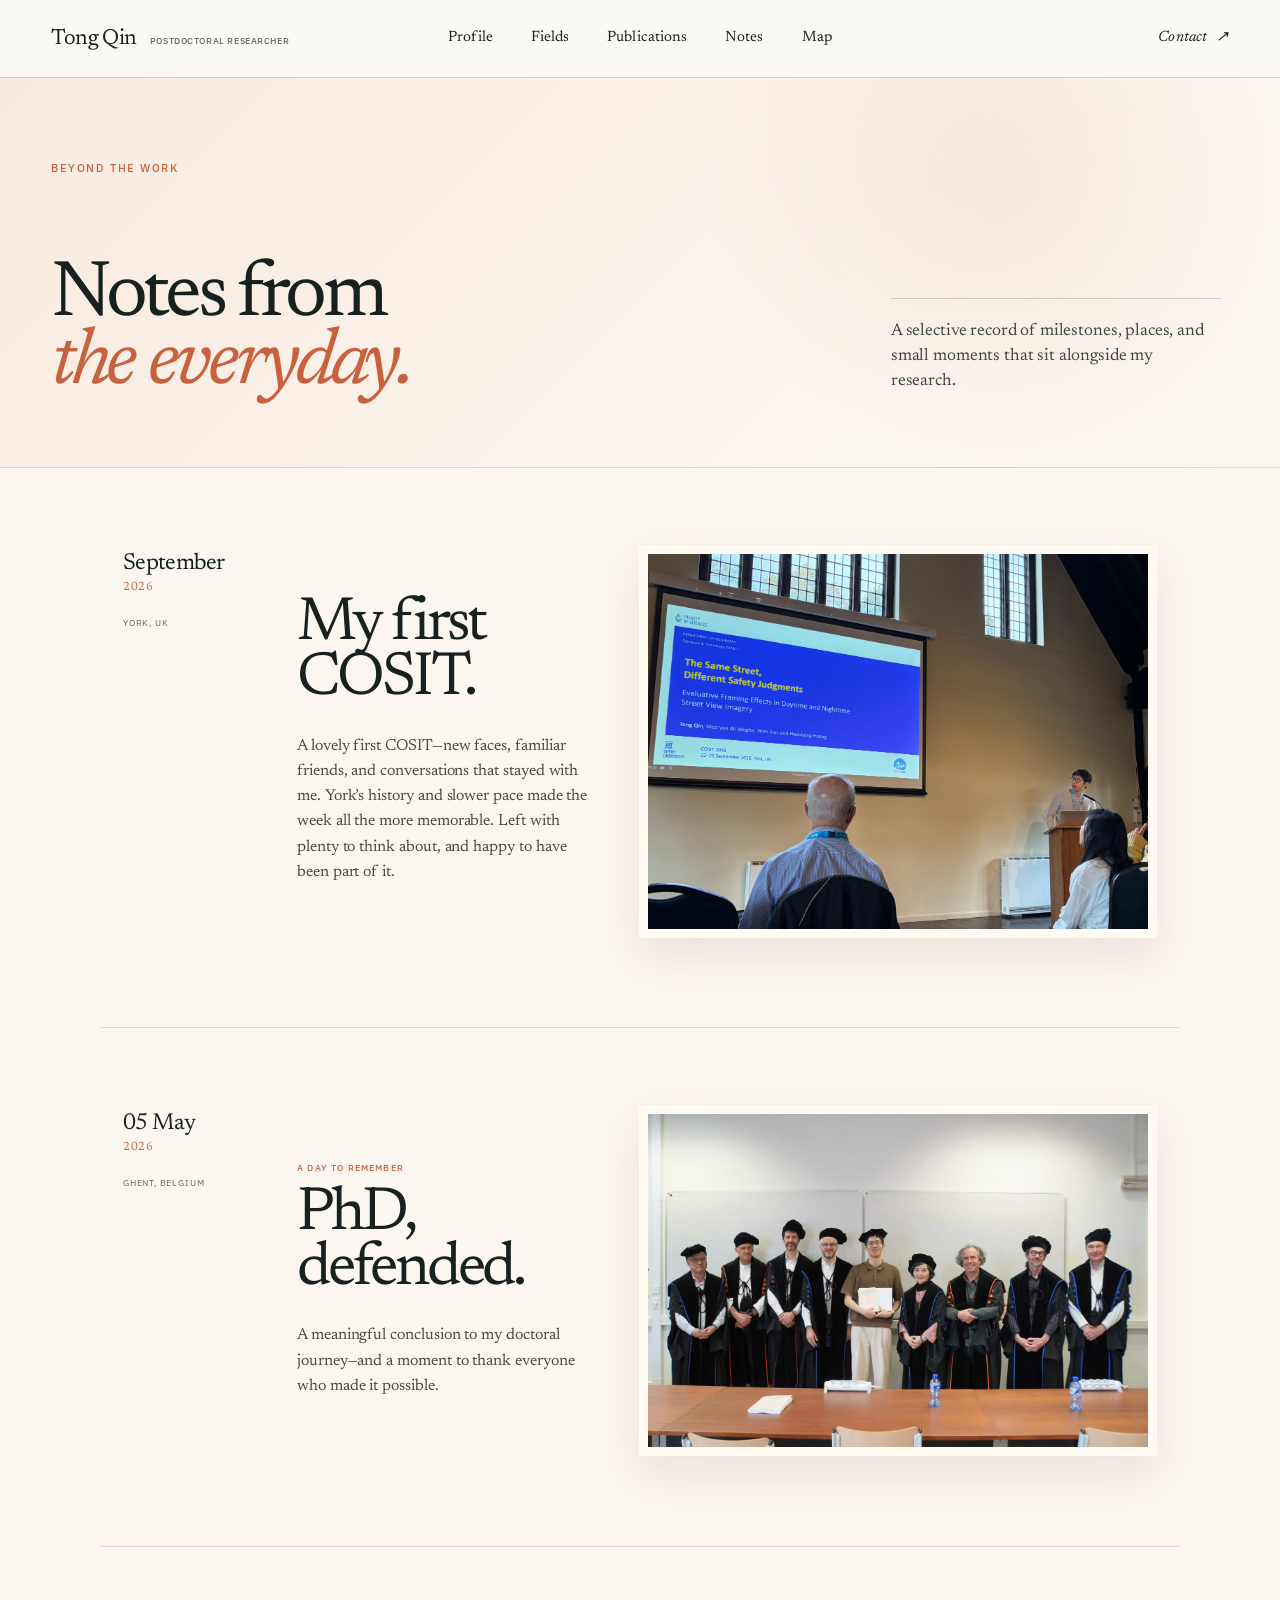
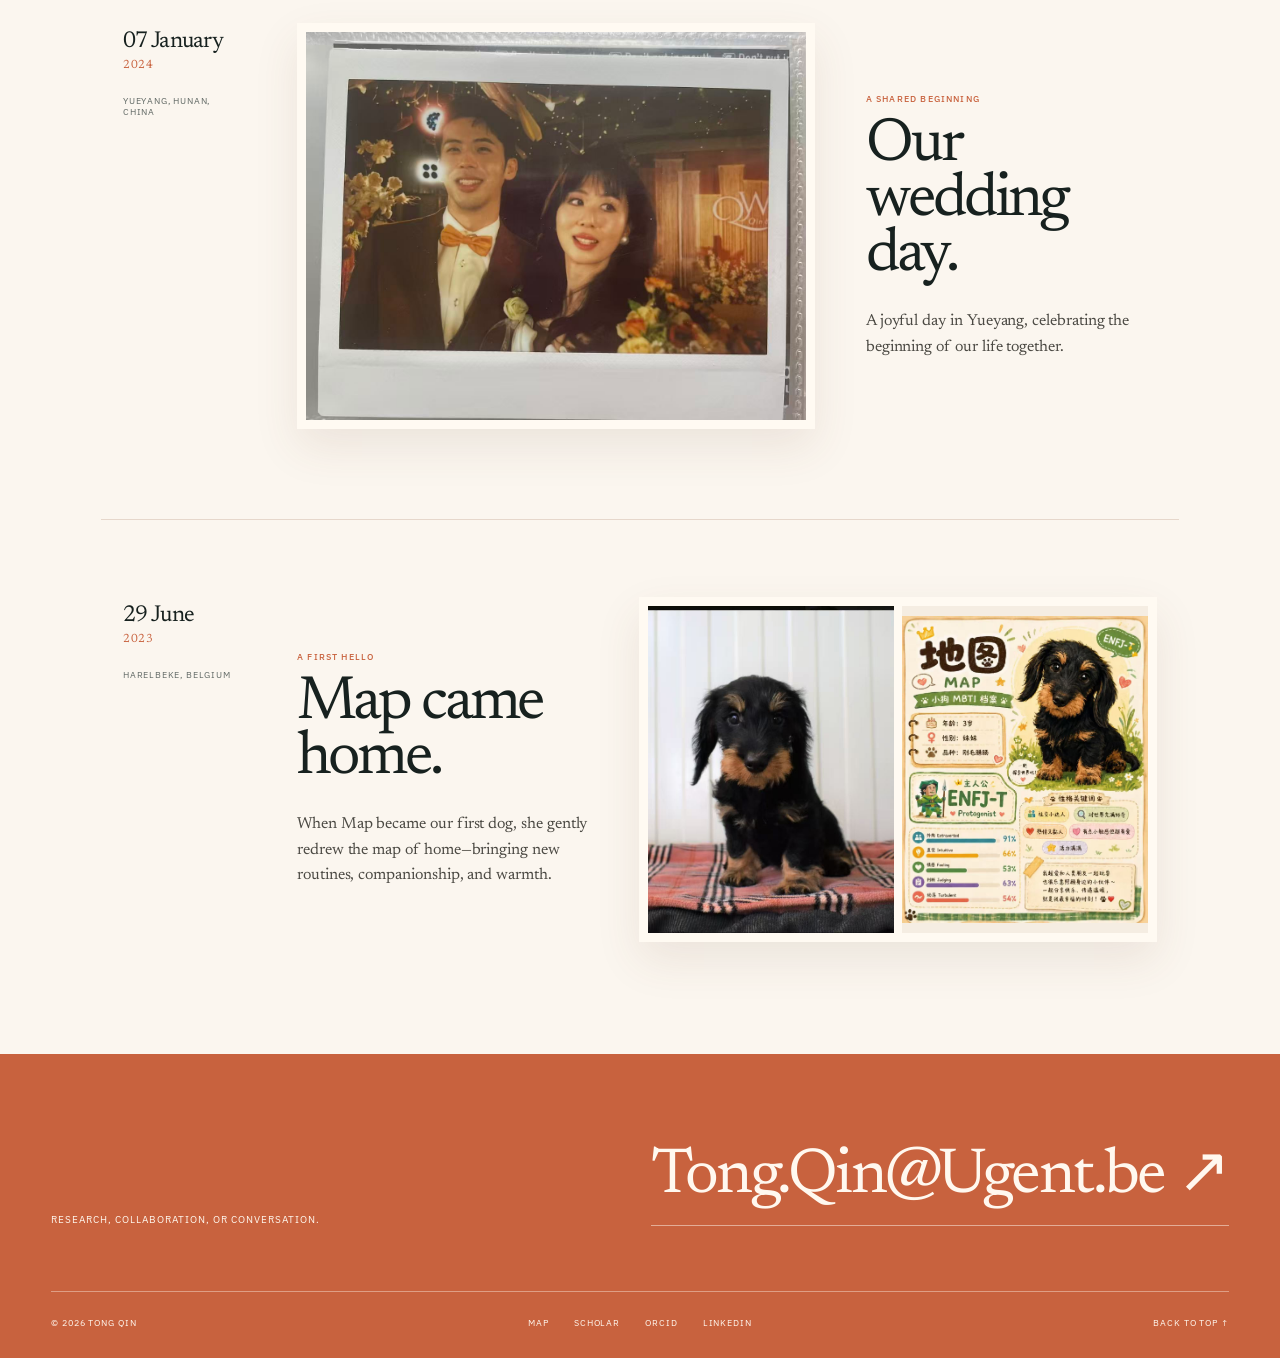
==== commit 690bf64d: "Add COSIT 2026 personal note and short paper" ====
--- a/notes/index.html
+++ b/notes/index.html
@@ -1 +1 @@
-<!DOCTYPE html><html lang="en"><head><meta charSet="utf-8"/><meta name="viewport" content="width=device-width, initial-scale=1"/><link rel="preload" href="/images/notes/phd-defence-2026.jpg" as="image"/><link rel="preload" href="/images/notes/wedding-yueyang-2024.jpg" as="image"/><link rel="preload" href="/images/notes/map-puppy-2023.jpg" as="image"/><link rel="preload" href="/images/notes/map-profile-2023.jpg" as="image"/><link rel="stylesheet" href="/_next/static/chunks/0dwx9x0~49gks.css" data-precedence="next"/><link rel="preload" as="script" fetchPriority="low" href="/_next/static/chunks/0ht900cau6_ur.js"/><script src="/_next/static/chunks/0t2z5hkh7v~~b.js" async=""></script><script src="/_next/static/chunks/07lhk_q6pmm3r.js" async=""></script><script src="/_next/static/chunks/turbopack-0cek.dh0dqtgy.js" async=""></script><script src="/_next/static/chunks/0dbhjjzl8qfwv.js" async=""></script><title>Notes — Tong Qin</title><meta name="description" content="Selected milestones and moments from life beyond the research page."/><script src="/_next/static/chunks/03~yq9q893hmn.js" noModule=""></script></head><body><div hidden=""><!--$--><!--/$--></div><main class="notes-page" id="top"><header class="site-header notes-site-header"><a class="wordmark" href="/" aria-label="Tong Qin, home"><span>Tong Qin</span><small>Postdoctoral Researcher</small></a><nav aria-label="Primary navigation"><a class="primary-nav-link" href="/#profile">Profile</a><a class="primary-nav-link" href="/#fields">Fields</a><a class="primary-nav-link" href="/#publications">Publications</a><a class="primary-nav-link" href="/notes" aria-current="page">Notes</a><a class="primary-nav-link" href="/footprints">Map</a></nav><a class="header-contact" href="mailto:Tong.Qin@Ugent.be">Contact <span aria-hidden="true">↗</span></a></header><section class="notes-hero" aria-labelledby="notes-title"><p class="notes-eyebrow">Beyond the work</p><h1 id="notes-title">Notes from<br/><em>the everyday.</em></h1><p class="notes-introduction">A selective record of milestones, places, and small moments that sit alongside my research.</p></section><section class="notes-feed" aria-label="Personal notes"><article class="note-entry"><header class="note-date"><time dateTime="2026-05-05"><span>05 May</span><strong>2026</strong></time><p>Ghent, Belgium</p></header><div class="note-story"><div class="note-text"><p class="note-kicker">A day to remember</p><h2>PhD, defended.</h2><p class="note-copy">A meaningful conclusion to my doctoral journey—and a moment to thank everyone who made it possible.</p></div><figure class="note-figure"><img src="/images/notes/phd-defence-2026.jpg" alt="Tong Qin with the doctoral examination committee after his PhD defence at Ghent University" width="1440" height="960"/></figure></div></article><article class="note-entry note-entry--reverse"><header class="note-date"><time dateTime="2024-01-07"><span>07 January</span><strong>2024</strong></time><p>Yueyang, Hunan, China</p></header><div class="note-story"><div class="note-text"><p class="note-kicker">A shared beginning</p><h2>Our wedding day.</h2><p class="note-copy">A joyful day in Yueyang, celebrating the beginning of our life together.</p></div><figure class="note-figure"><img src="/images/notes/wedding-yueyang-2024.jpg" alt="Tong Qin and his partner together at their wedding in Yueyang, Hunan, China" width="1234" height="958"/></figure></div></article><article class="note-entry"><header class="note-date"><time dateTime="2023-06-29"><span>29 June</span><strong>2023</strong></time><p>Harelbeke, Belgium</p></header><div class="note-story"><div class="note-text"><p class="note-kicker">A first hello</p><h2>Map came home.</h2><p class="note-copy">When Map became our first dog, she gently redrew the map of home—bringing new routines, companionship, and warmth.</p></div><figure class="note-figure note-figure-pair"><div class="note-photo-pair"><img src="/images/notes/map-puppy-2023.jpg" alt="Map as a young black and tan wire-haired dachshund" width="984" height="1032"/><img src="/images/notes/map-profile-2023.jpg" alt="An illustrated personality profile of Map, a black and tan wire-haired dachshund" width="1122" height="1402"/></div></figure></div></article></section><footer><div class="footer-top"><p>Research, collaboration, or conversation.</p><a href="mailto:Tong.Qin@Ugent.be">Tong.Qin@Ugent.be <span aria-hidden="true">↗</span></a></div><div class="footer-bottom"><span>© 2026 Tong Qin</span><div><a href="/footprints">Map</a><a href="https://scholar.google.com/citations?user=ToNMO4kAAAAJ&amp;hl=en&amp;oi=sra" target="_blank" rel="noreferrer">Scholar</a><a href="https://orcid.org/0000-0001-5724-2105" target="_blank" rel="noreferrer">ORCID</a><a href="https://www.linkedin.com/in/tong-qin-729b31312/" target="_blank" rel="noreferrer">LinkedIn</a></div><a href="#top">Back to top ↑</a></div></footer></main><!--$--><!--/$--><script src="/_next/static/chunks/0ht900cau6_ur.js" id="_R_" async=""></script><script>(self.__next_f=self.__next_f||[]).push([0])</script><script>self.__next_f.push([1,"1:\"$Sreact.fragment\"\n2:I[39756,[\"/_next/static/chunks/0dbhjjzl8qfwv.js\"],\"default\"]\n3:I[37457,[\"/_next/static/chunks/0dbhjjzl8qfwv.js\"],\"default\"]\nc:I[68027,[\"/_next/static/chunks/0dbhjjzl8qfwv.js\"],\"default\",1]\n:HL[\"/_next/static/chunks/0dwx9x0~49gks.css\",\"style\"]\n:HL[\"/images/notes/phd-defence-2026.jpg\",\"image\"]\n"])</script><script>self.__next_f.push([1,"0:{\"P\":null,\"c\":[\"\",\"notes\",\"\"],\"q\":\"\",\"i\":false,\"f\":[[[\"\",{\"children\":[\"notes\",{\"children\":[\"__PAGE__\",{}]}]},\"$undefined\",\"$undefined\",16],[[\"$\",\"$1\",\"c\",{\"children\":[[[\"$\",\"link\",\"0\",{\"rel\":\"stylesheet\",\"href\":\"/_next/static/chunks/0dwx9x0~49gks.css\",\"precedence\":\"next\",\"crossOrigin\":\"$undefined\",\"nonce\":\"$undefined\"}],[\"$\",\"script\",\"script-0\",{\"src\":\"/_next/static/chunks/0dbhjjzl8qfwv.js\",\"async\":true,\"nonce\":\"$undefined\"}]],[\"$\",\"html\",null,{\"lang\":\"en\",\"children\":[\"$\",\"body\",null,{\"children\":[\"$\",\"$L2\",null,{\"parallelRouterKey\":\"children\",\"error\":\"$undefined\",\"errorStyles\":\"$undefined\",\"errorScripts\":\"$undefined\",\"template\":[\"$\",\"$L3\",null,{}],\"templateStyles\":\"$undefined\",\"templateScripts\":\"$undefined\",\"notFound\":[[[\"$\",\"title\",null,{\"children\":\"404: This page could not be found.\"}],[\"$\",\"div\",null,{\"style\":{\"fontFamily\":\"system-ui,\\\"Segoe UI\\\",Roboto,Helvetica,Arial,sans-serif,\\\"Apple Color Emoji\\\",\\\"Segoe UI Emoji\\\"\",\"height\":\"100vh\",\"textAlign\":\"center\",\"display\":\"flex\",\"flexDirection\":\"column\",\"alignItems\":\"center\",\"justifyContent\":\"center\"},\"children\":[\"$\",\"div\",null,{\"children\":[[\"$\",\"style\",null,{\"dangerouslySetInnerHTML\":{\"__html\":\"body{color:#000;background:#fff;margin:0}.next-error-h1{border-right:1px solid rgba(0,0,0,.3)}@media (prefers-color-scheme:dark){body{color:#fff;background:#000}.next-error-h1{border-right:1px solid rgba(255,255,255,.3)}}\"}}],[\"$\",\"h1\",null,{\"className\":\"next-error-h1\",\"style\":{\"display\":\"inline-block\",\"margin\":\"0 20px 0 0\",\"padding\":\"0 23px 0 0\",\"fontSize\":24,\"fontWeight\":500,\"verticalAlign\":\"top\",\"lineHeight\":\"49px\"},\"children\":404}],[\"$\",\"div\",null,{\"style\":{\"display\":\"inline-block\"},\"children\":[\"$\",\"h2\",null,{\"style\":{\"fontSize\":14,\"fontWeight\":400,\"lineHeight\":\"49px\",\"margin\":0},\"children\":\"This page could not be found.\"}]}]]}]}]],[]],\"forbidden\":\"$undefined\",\"unauthorized\":\"$undefined\"}]}]}]]}],{\"children\":[[\"$\",\"$1\",\"c\",{\"children\":[null,[\"$\",\"$L2\",null,{\"parallelRouterKey\":\"children\",\"error\":\"$undefined\",\"errorStyles\":\"$undefined\",\"errorScripts\":\"$undefined\",\"template\":[\"$\",\"$L3\",null,{}],\"templateStyles\":\"$undefined\",\"templateScripts\":\"$undefined\",\"notFound\":\"$undefined\",\"forbidden\":\"$undefined\",\"unauthorized\":\"$undefined\"}]]}],{\"children\":[[\"$\",\"$1\",\"c\",{\"children\":[[\"$\",\"main\",null,{\"className\":\"notes-page\",\"id\":\"top\",\"children\":[[\"$\",\"header\",null,{\"className\":\"site-header notes-site-header\",\"children\":[[\"$\",\"a\",null,{\"className\":\"wordmark\",\"href\":\"/\",\"aria-label\":\"Tong Qin, home\",\"children\":[[\"$\",\"span\",null,{\"children\":\"Tong Qin\"}],[\"$\",\"small\",null,{\"children\":\"Postdoctoral Researcher\"}]]}],[\"$\",\"nav\",null,{\"aria-label\":\"Primary navigation\",\"children\":[[\"$\",\"a\",null,{\"className\":\"primary-nav-link\",\"href\":\"/#profile\",\"children\":\"Profile\"}],[\"$\",\"a\",null,{\"className\":\"primary-nav-link\",\"href\":\"/#fields\",\"children\":\"Fields\"}],[\"$\",\"a\",null,{\"className\":\"primary-nav-link\",\"href\":\"/#publications\",\"children\":\"Publications\"}],[\"$\",\"a\",null,{\"className\":\"primary-nav-link\",\"href\":\"/notes\",\"aria-current\":\"page\",\"children\":\"Notes\"}],[\"$\",\"a\",null,{\"className\":\"primary-nav-link\",\"href\":\"/footprints\",\"children\":\"Map\"}]]}],[\"$\",\"a\",null,{\"className\":\"header-contact\",\"href\":\"mailto:Tong.Qin@Ugent.be\",\"children\":[\"Contact \",[\"$\",\"span\",null,{\"aria-hidden\":\"true\",\"children\":\"↗\"}]]}]]}],[\"$\",\"section\",null,{\"className\":\"notes-hero\",\"aria-labelledby\":\"notes-title\",\"children\":[[\"$\",\"p\",null,{\"className\":\"notes-eyebrow\",\"children\":\"Beyond the work\"}],[\"$\",\"h1\",null,{\"id\":\"notes-title\",\"children\":[\"Notes from\",[\"$\",\"br\",null,{}],[\"$\",\"em\",null,{\"children\":\"the everyday.\"}]]}],[\"$\",\"p\",null,{\"className\":\"notes-introduction\",\"children\":\"A selective record of milestones, places, and small moments that sit alongside my research.\"}]]}],[\"$\",\"section\",null,{\"className\":\"notes-feed\",\"aria-label\":\"Personal notes\",\"children\":[[\"$\",\"article\",null,{\"className\":\"note-entry\",\"children\":[[\"$\",\"header\",null,{\"className\":\"note-date\",\"children\":[[\"$\",\"time\",null,{\"dateTime\":\"2026-05-05\",\"children\":[[\"$\",\"span\",null,{\"children\":\"05 May\"}],[\"$\",\"strong\",null,{\"children\":\"2026\"}]]}],[\"$\",\"p\",null,{\"children\":\"Ghent, Belgium\"}]]}],[\"$\",\"div\",null,{\"className\":\"note-story\",\"children\":[[\"$\",\"div\",null,{\"className\":\"note-text\",\"children\":[[\"$\",\"p\",null,{\"className\":\"note-kicker\",\"children\":\"A day to remember\"}],[\"$\",\"h2\",null,{\"children\":\"PhD, defended.\"}],[\"$\",\"p\",null,{\"className\":\"note-copy\",\"children\":\"A meaningful conclusion to my doctoral journey—and a moment to thank everyone who made it possible.\"}]]}],[\"$\",\"figure\",null,{\"className\":\"note-figure\",\"children\":[\"$\",\"img\",null,{\"src\":\"/images/notes/phd-defence-2026.jpg\",\"alt\":\"Tong Qin with the doctoral examination committee after his PhD defence at Ghent University\",\"width\":\"1440\",\"height\":\"960\"}]}]]}]]}],[\"$\",\"article\",null,{\"className\":\"note-entry note-entry--reverse\",\"children\":[[\"$\",\"header\",null,{\"className\":\"note-date\",\"children\":[\"$L4\",\"$L5\"]}],\"$L6\"]}],\"$L7\"]}],\"$L8\"]}],null,\"$L9\"]}],{},null,false,null]},null,false,\"$@a\"]},null,false,null],\"$Lb\",false]],\"m\":\"$undefined\",\"G\":[\"$c\",[\"$Ld\"]],\"S\":true,\"h\":null,\"s\":\"$undefined\",\"l\":\"$undefined\",\"p\":\"$undefined\",\"d\":\"$undefined\",\"b\":\"7n9ZTC2MnBRNo0GYieKWj\"}\n"])</script><script>self.__next_f.push([1,"e:I[97367,[\"/_next/static/chunks/0dbhjjzl8qfwv.js\"],\"OutletBoundary\"]\nf:\"$Sreact.suspense\"\n12:I[97367,[\"/_next/static/chunks/0dbhjjzl8qfwv.js\"],\"ViewportBoundary\"]\n14:I[97367,[\"/_next/static/chunks/0dbhjjzl8qfwv.js\"],\"MetadataBoundary\"]\n:HL[\"/images/notes/wedding-yueyang-2024.jpg\",\"image\"]\n:HL[\"/images/notes/map-puppy-2023.jpg\",\"image\"]\n:HL[\"/images/notes/map-profile-2023.jpg\",\"image\"]\n4:[\"$\",\"time\",null,{\"dateTime\":\"2024-01-07\",\"children\":[[\"$\",\"span\",null,{\"children\":\"07 January\"}],[\"$\",\"strong\",null,{\"children\":\"2024\"}]]}]\n5:[\"$\",\"p\",null,{\"children\":\"Yueyang, Hunan, China\"}]\n6:[\"$\",\"div\",null,{\"className\":\"note-story\",\"children\":[[\"$\",\"div\",null,{\"className\":\"note-text\",\"children\":[[\"$\",\"p\",null,{\"className\":\"note-kicker\",\"children\":\"A shared beginning\"}],[\"$\",\"h2\",null,{\"children\":\"Our wedding day.\"}],[\"$\",\"p\",null,{\"className\":\"note-copy\",\"children\":\"A joyful day in Yueyang, celebrating the beginning of our life together.\"}]]}],[\"$\",\"figure\",null,{\"className\":\"note-figure\",\"children\":[\"$\",\"img\",null,{\"src\":\"/images/notes/wedding-yueyang-2024.jpg\",\"alt\":\"Tong Qin and his partner together at their wedding in Yueyang, Hunan, China\",\"width\":\"1234\",\"height\":\"958\"}]}]]}]\n7:[\"$\",\"article\",null,{\"className\":\"note-entry\",\"children\":[[\"$\",\"header\",null,{\"className\":\"note-date\",\"children\":[[\"$\",\"time\",null,{\"dateTime\":\"2023-06-29\",\"children\":[[\"$\",\"span\",null,{\"children\":\"29 June\"}],[\"$\",\"strong\",null,{\"children\":\"2023\"}]]}],[\"$\",\"p\",null,{\"children\":\"Harelbeke, Belgium\"}]]}],[\"$\",\"div\",null,{\"className\":\"note-story\",\"children\":[[\"$\",\"div\",null,{\"className\":\"note-text\",\"children\":[[\"$\",\"p\",null,{\"className\":\"note-kicker\",\"children\":\"A first hello\"}],[\"$\",\"h2\",null,{\"children\":\"Map came home.\"}],[\"$\",\"p\",null,{\"className\":\"note-copy\",\"children\":\"When Map became our first dog, she gently redrew the map of home—bringing new routines, companionship, and warmth.\"}]]}],[\"$\",\"figure\",null,{\"className\":\"note-figure note-figure-pair\",\"children\":[\"$\",\"div\",null,{\"className\":\"note-photo-pair\",\"children\":[[\"$\",\"img\",null,{\"src\":\"/images/notes/map-puppy-2023.jpg\",\"alt\":\"Map as a young black and tan wire-haired dachshund\",\"width\":\"984\",\"height\":\"1032\"}],[\"$\",\"img\",null,{\"src\":\"/images/notes/map-profile-2023.jpg\",\"alt\":\"An illustrated personality profile of Map, a black and tan wire-haired dachshund\",\"width\":\"1122\",\"height\":\"1402\"}]]}]}]]}]]}]\n8:[\"$\",\"footer\",null,{\"children\":[[\"$\",\"div\",null,{\"className\":\"footer-top\",\"children\":[[\"$\",\"p\",null,{\"children\":\"Research, collaboration, or conversation.\"}],[\"$\",\"a\",null,{\"href\":\"mailto:Tong.Qin@Ugent.be\",\"children\":[\"Tong.Qin@Ugent.be \",[\"$\",\"span\",null,{\"aria-hidden\":\"true\",\"children\":\"↗\"}]]}]]}],[\"$\",\"div\",null,{\"className\":\"footer-bottom\",\"children\":[[\"$\",\"span\",null,{\"children\":\"© 2026 Tong Qin\"}],[\"$\",\"div\",null,{\"children\":[[\"$\",\"a\",null,{\"href\":\"/footprints\",\"children\":\"Map\"}],[\"$\",\"a\",null,{\"href\":\"https://scholar.google.com/citations?user=ToNMO4kAAAAJ\u0026hl=en\u0026oi=sra\",\"target\":\"_blank\",\"rel\":\"noreferrer\",\"children\":\"Scholar\"}],[\"$\",\"a\",null,{\"href\":\"https://orcid.org/0000-0001-5724-2105\",\"target\":\"_blank\",\"rel\":\"noreferrer\",\"children\":\"ORCID\"}],[\"$\",\"a\",null,{\"href\":\"https://www.linkedin.com/in/tong-qin-729b31312/\",\"target\":\"_blank\",\"rel\":\"noreferrer\",\"children\":\"LinkedIn\"}]]}],[\"$\",\"a\",null,{\"href\":\"#top\",\"children\":\"Back to top ↑\"}]]}]]}]\n9:[\"$\",\"$Le\",null,{\"children\":[\"$\",\"$f\",null,{\"name\":\"Next.MetadataOutlet\",\"children\":\"$@10\"}]}]\n11:[]\na:\"$W11\"\nb:[\"$\",\"$1\",\"h\",{\"children\":[null,[\"$\",\"$L12\",null,{\"children\":\"$L13\"}],[\"$\",\"div\",null,{\"hidden\":true,\"children\":[\"$\",\"$L14\",null,{\"children\":[\"$\",\"$f\",null,{\"name\":\"Next.Metadata\",\"children\":\"$L15\"}]}]}],null]}]\nd:[\"$\",\"link\",\"0\",{\"rel\":\"stylesheet\",\"href\":\"/_next/static/chunks/0dwx9x0~49gks.css\",\"precedence\":\"next\",\"crossOrigin\":\"$undefined\",\"nonce\":\"$undefined\"}]\n"])</script><script>self.__next_f.push([1,"13:[[\"$\",\"meta\",\"0\",{\"charSet\":\"utf-8\"}],[\"$\",\"meta\",\"1\",{\"name\":\"viewport\",\"content\":\"width=device-width, initial-scale=1\"}]]\n"])</script><script>self.__next_f.push([1,"10:null\n15:[[\"$\",\"title\",\"0\",{\"children\":\"Notes — Tong Qin\"}],[\"$\",\"meta\",\"1\",{\"name\":\"description\",\"content\":\"Selected milestones and moments from life beyond the research page.\"}]]\n"])</script></body></html>+<!DOCTYPE html><html lang="en"><head><meta charSet="utf-8"/><meta name="viewport" content="width=device-width, initial-scale=1"/><link rel="preload" href="/images/notes/phd-defence-2026.jpg" as="image"/><link rel="preload" href="/images/notes/wedding-yueyang-2024.jpg" as="image"/><link rel="preload" href="/images/notes/map-puppy-2023.jpg" as="image"/><link rel="preload" href="/images/notes/map-profile-2023.jpg" as="image"/><link rel="stylesheet" href="/_next/static/chunks/0dwx9x0~49gks.css" data-precedence="next"/><link rel="preload" as="script" fetchPriority="low" href="/_next/static/chunks/0ht900cau6_ur.js"/><script src="/_next/static/chunks/0t2z5hkh7v~~b.js" async=""></script><script src="/_next/static/chunks/07lhk_q6pmm3r.js" async=""></script><script src="/_next/static/chunks/turbopack-0cek.dh0dqtgy.js" async=""></script><script src="/_next/static/chunks/0dbhjjzl8qfwv.js" async=""></script><title>Notes — Tong Qin</title><meta name="description" content="Selected milestones and moments from life beyond the research page."/><script src="/_next/static/chunks/03~yq9q893hmn.js" noModule=""></script></head><body><div hidden=""><!--$--><!--/$--></div><main class="notes-page" id="top"><header class="site-header notes-site-header"><a class="wordmark" href="/" aria-label="Tong Qin, home"><span>Tong Qin</span><small>Postdoctoral Researcher</small></a><nav aria-label="Primary navigation"><a class="primary-nav-link" href="/#profile">Profile</a><a class="primary-nav-link" href="/#fields">Fields</a><a class="primary-nav-link" href="/#publications">Publications</a><a class="primary-nav-link" href="/notes" aria-current="page">Notes</a><a class="primary-nav-link" href="/footprints">Map</a></nav><a class="header-contact" href="mailto:Tong.Qin@Ugent.be">Contact <span aria-hidden="true">↗</span></a></header><section class="notes-hero" aria-labelledby="notes-title"><p class="notes-eyebrow">Beyond the work</p><h1 id="notes-title">Notes from<br/><em>the everyday.</em></h1><p class="notes-introduction">A selective record of milestones, places, and small moments that sit alongside my research.</p></section><section class="notes-feed" aria-label="Personal notes"><article class="note-entry" id="cosit-2026"><header class="note-date"><time datetime="2026-09"><span>September</span><strong>2026</strong></time><p>York, UK</p></header><div class="note-story"><div class="note-text"><h2>My first COSIT.</h2><p class="note-copy">A lovely first COSIT—new faces, familiar friends, and conversations that stayed with me. York’s history and slower pace made the week all the more memorable. Left with plenty to think about, and happy to have been part of it.</p></div><figure class="note-figure"><img src="/images/notes/cosit-york-2026.jpg" alt="Tong Qin presenting at COSIT 2026 in York" width="5712" height="4284" style="aspect-ratio:4 / 3;height:auto;object-fit:contain"/></figure></div></article><article class="note-entry"><header class="note-date"><time dateTime="2026-05-05"><span>05 May</span><strong>2026</strong></time><p>Ghent, Belgium</p></header><div class="note-story"><div class="note-text"><p class="note-kicker">A day to remember</p><h2>PhD, defended.</h2><p class="note-copy">A meaningful conclusion to my doctoral journey—and a moment to thank everyone who made it possible.</p></div><figure class="note-figure"><img src="/images/notes/phd-defence-2026.jpg" alt="Tong Qin with the doctoral examination committee after his PhD defence at Ghent University" width="1440" height="960"/></figure></div></article><article class="note-entry note-entry--reverse"><header class="note-date"><time dateTime="2024-01-07"><span>07 January</span><strong>2024</strong></time><p>Yueyang, Hunan, China</p></header><div class="note-story"><div class="note-text"><p class="note-kicker">A shared beginning</p><h2>Our wedding day.</h2><p class="note-copy">A joyful day in Yueyang, celebrating the beginning of our life together.</p></div><figure class="note-figure"><img src="/images/notes/wedding-yueyang-2024.jpg" alt="Tong Qin and his partner together at their wedding in Yueyang, Hunan, China" width="1234" height="958"/></figure></div></article><article class="note-entry"><header class="note-date"><time dateTime="2023-06-29"><span>29 June</span><strong>2023</strong></time><p>Harelbeke, Belgium</p></header><div class="note-story"><div class="note-text"><p class="note-kicker">A first hello</p><h2>Map came home.</h2><p class="note-copy">When Map became our first dog, she gently redrew the map of home—bringing new routines, companionship, and warmth.</p></div><figure class="note-figure note-figure-pair"><div class="note-photo-pair"><img src="/images/notes/map-puppy-2023.jpg" alt="Map as a young black and tan wire-haired dachshund" width="984" height="1032"/><img src="/images/notes/map-profile-2023.jpg" alt="An illustrated personality profile of Map, a black and tan wire-haired dachshund" width="1122" height="1402"/></div></figure></div></article></section><footer><div class="footer-top"><p>Research, collaboration, or conversation.</p><a href="mailto:Tong.Qin@Ugent.be">Tong.Qin@Ugent.be <span aria-hidden="true">↗</span></a></div><div class="footer-bottom"><span>© 2026 Tong Qin</span><div><a href="/footprints">Map</a><a href="https://scholar.google.com/citations?user=ToNMO4kAAAAJ&amp;hl=en&amp;oi=sra" target="_blank" rel="noreferrer">Scholar</a><a href="https://orcid.org/0000-0001-5724-2105" target="_blank" rel="noreferrer">ORCID</a><a href="https://www.linkedin.com/in/tong-qin-729b31312/" target="_blank" rel="noreferrer">LinkedIn</a></div><a href="#top">Back to top ↑</a></div></footer></main><!--$--><!--/$--><script src="/_next/static/chunks/0ht900cau6_ur.js" id="_R_" async=""></script><script>(self.__next_f=self.__next_f||[]).push([0])</script><script>self.__next_f.push([1,"1:\"$Sreact.fragment\"\n2:I[39756,[\"/_next/static/chunks/0dbhjjzl8qfwv.js\"],\"default\"]\n3:I[37457,[\"/_next/static/chunks/0dbhjjzl8qfwv.js\"],\"default\"]\nc:I[68027,[\"/_next/static/chunks/0dbhjjzl8qfwv.js\"],\"default\",1]\n:HL[\"/_next/static/chunks/0dwx9x0~49gks.css\",\"style\"]\n:HL[\"/images/notes/phd-defence-2026.jpg\",\"image\"]\n"])</script><script>self.__next_f.push([1,"0:{\"P\":null,\"c\":[\"\",\"notes\",\"\"],\"q\":\"\",\"i\":false,\"f\":[[[\"\",{\"children\":[\"notes\",{\"children\":[\"__PAGE__\",{}]}]},\"$undefined\",\"$undefined\",16],[[\"$\",\"$1\",\"c\",{\"children\":[[[\"$\",\"link\",\"0\",{\"rel\":\"stylesheet\",\"href\":\"/_next/static/chunks/0dwx9x0~49gks.css\",\"precedence\":\"next\",\"crossOrigin\":\"$undefined\",\"nonce\":\"$undefined\"}],[\"$\",\"script\",\"script-0\",{\"src\":\"/_next/static/chunks/0dbhjjzl8qfwv.js\",\"async\":true,\"nonce\":\"$undefined\"}]],[\"$\",\"html\",null,{\"lang\":\"en\",\"children\":[\"$\",\"body\",null,{\"children\":[\"$\",\"$L2\",null,{\"parallelRouterKey\":\"children\",\"error\":\"$undefined\",\"errorStyles\":\"$undefined\",\"errorScripts\":\"$undefined\",\"template\":[\"$\",\"$L3\",null,{}],\"templateStyles\":\"$undefined\",\"templateScripts\":\"$undefined\",\"notFound\":[[[\"$\",\"title\",null,{\"children\":\"404: This page could not be found.\"}],[\"$\",\"div\",null,{\"style\":{\"fontFamily\":\"system-ui,\\\"Segoe UI\\\",Roboto,Helvetica,Arial,sans-serif,\\\"Apple Color Emoji\\\",\\\"Segoe UI Emoji\\\"\",\"height\":\"100vh\",\"textAlign\":\"center\",\"display\":\"flex\",\"flexDirection\":\"column\",\"alignItems\":\"center\",\"justifyContent\":\"center\"},\"children\":[\"$\",\"div\",null,{\"children\":[[\"$\",\"style\",null,{\"dangerouslySetInnerHTML\":{\"__html\":\"body{color:#000;background:#fff;margin:0}.next-error-h1{border-right:1px solid rgba(0,0,0,.3)}@media (prefers-color-scheme:dark){body{color:#fff;background:#000}.next-error-h1{border-right:1px solid rgba(255,255,255,.3)}}\"}}],[\"$\",\"h1\",null,{\"className\":\"next-error-h1\",\"style\":{\"display\":\"inline-block\",\"margin\":\"0 20px 0 0\",\"padding\":\"0 23px 0 0\",\"fontSize\":24,\"fontWeight\":500,\"verticalAlign\":\"top\",\"lineHeight\":\"49px\"},\"children\":404}],[\"$\",\"div\",null,{\"style\":{\"display\":\"inline-block\"},\"children\":[\"$\",\"h2\",null,{\"style\":{\"fontSize\":14,\"fontWeight\":400,\"lineHeight\":\"49px\",\"margin\":0},\"children\":\"This page could not be found.\"}]}]]}]}]],[]],\"forbidden\":\"$undefined\",\"unauthorized\":\"$undefined\"}]}]}]]}],{\"children\":[[\"$\",\"$1\",\"c\",{\"children\":[null,[\"$\",\"$L2\",null,{\"parallelRouterKey\":\"children\",\"error\":\"$undefined\",\"errorStyles\":\"$undefined\",\"errorScripts\":\"$undefined\",\"template\":[\"$\",\"$L3\",null,{}],\"templateStyles\":\"$undefined\",\"templateScripts\":\"$undefined\",\"notFound\":\"$undefined\",\"forbidden\":\"$undefined\",\"unauthorized\":\"$undefined\"}]]}],{\"children\":[[\"$\",\"$1\",\"c\",{\"children\":[[\"$\",\"main\",null,{\"className\":\"notes-page\",\"id\":\"top\",\"children\":[[\"$\",\"header\",null,{\"className\":\"site-header notes-site-header\",\"children\":[[\"$\",\"a\",null,{\"className\":\"wordmark\",\"href\":\"/\",\"aria-label\":\"Tong Qin, home\",\"children\":[[\"$\",\"span\",null,{\"children\":\"Tong Qin\"}],[\"$\",\"small\",null,{\"children\":\"Postdoctoral Researcher\"}]]}],[\"$\",\"nav\",null,{\"aria-label\":\"Primary navigation\",\"children\":[[\"$\",\"a\",null,{\"className\":\"primary-nav-link\",\"href\":\"/#profile\",\"children\":\"Profile\"}],[\"$\",\"a\",null,{\"className\":\"primary-nav-link\",\"href\":\"/#fields\",\"children\":\"Fields\"}],[\"$\",\"a\",null,{\"className\":\"primary-nav-link\",\"href\":\"/#publications\",\"children\":\"Publications\"}],[\"$\",\"a\",null,{\"className\":\"primary-nav-link\",\"href\":\"/notes\",\"aria-current\":\"page\",\"children\":\"Notes\"}],[\"$\",\"a\",null,{\"className\":\"primary-nav-link\",\"href\":\"/footprints\",\"children\":\"Map\"}]]}],[\"$\",\"a\",null,{\"className\":\"header-contact\",\"href\":\"mailto:Tong.Qin@Ugent.be\",\"children\":[\"Contact \",[\"$\",\"span\",null,{\"aria-hidden\":\"true\",\"children\":\"↗\"}]]}]]}],[\"$\",\"section\",null,{\"className\":\"notes-hero\",\"aria-labelledby\":\"notes-title\",\"children\":[[\"$\",\"p\",null,{\"className\":\"notes-eyebrow\",\"children\":\"Beyond the work\"}],[\"$\",\"h1\",null,{\"id\":\"notes-title\",\"children\":[\"Notes from\",[\"$\",\"br\",null,{}],[\"$\",\"em\",null,{\"children\":\"the everyday.\"}]]}],[\"$\",\"p\",null,{\"className\":\"notes-introduction\",\"children\":\"A selective record of milestones, places, and small moments that sit alongside my research.\"}]]}],[\"$\",\"section\",null,{\"className\":\"notes-feed\",\"aria-label\":\"Personal notes\",\"children\":[[\"$\",\"article\",null,{\"className\":\"note-entry\",\"id\":\"cosit-2026\",\"children\":[[\"$\",\"header\",null,{\"className\":\"note-date\",\"children\":[[\"$\",\"time\",null,{\"dateTime\":\"2026-09\",\"children\":[[\"$\",\"span\",null,{\"children\":\"September\"}],[\"$\",\"strong\",null,{\"children\":\"2026\"}]]}],[\"$\",\"p\",null,{\"children\":\"York, UK\"}]]}],[\"$\",\"div\",null,{\"className\":\"note-story\",\"children\":[[\"$\",\"div\",null,{\"className\":\"note-text\",\"children\":[[\"$\",\"h2\",null,{\"children\":\"My first COSIT.\"}],[\"$\",\"p\",null,{\"className\":\"note-copy\",\"children\":\"A lovely first COSIT—new faces, familiar friends, and conversations that stayed with me. York’s history and slower pace made the week all the more memorable. Left with plenty to think about, and happy to have been part of it.\"}]]}],[\"$\",\"figure\",null,{\"className\":\"note-figure\",\"children\":[\"$\",\"img\",null,{\"src\":\"/images/notes/cosit-york-2026.jpg\",\"alt\":\"Tong Qin presenting at COSIT 2026 in York\",\"width\":\"5712\",\"height\":\"4284\",\"style\":{\"aspectRatio\":\"4 / 3\",\"height\":\"auto\",\"objectFit\":\"contain\"}}]}]]}]]}],[\"$\",\"article\",null,{\"className\":\"note-entry\",\"children\":[[\"$\",\"header\",null,{\"className\":\"note-date\",\"children\":[[\"$\",\"time\",null,{\"dateTime\":\"2026-05-05\",\"children\":[[\"$\",\"span\",null,{\"children\":\"05 May\"}],[\"$\",\"strong\",null,{\"children\":\"2026\"}]]}],[\"$\",\"p\",null,{\"children\":\"Ghent, Belgium\"}]]}],[\"$\",\"div\",null,{\"className\":\"note-story\",\"children\":[[\"$\",\"div\",null,{\"className\":\"note-text\",\"children\":[[\"$\",\"p\",null,{\"className\":\"note-kicker\",\"children\":\"A day to remember\"}],[\"$\",\"h2\",null,{\"children\":\"PhD, defended.\"}],[\"$\",\"p\",null,{\"className\":\"note-copy\",\"children\":\"A meaningful conclusion to my doctoral journey—and a moment to thank everyone who made it possible.\"}]]}],[\"$\",\"figure\",null,{\"className\":\"note-figure\",\"children\":[\"$\",\"img\",null,{\"src\":\"/images/notes/phd-defence-2026.jpg\",\"alt\":\"Tong Qin with the doctoral examination committee after his PhD defence at Ghent University\",\"width\":\"1440\",\"height\":\"960\"}]}]]}]]}],[\"$\",\"article\",null,{\"className\":\"note-entry note-entry--reverse\",\"children\":[[\"$\",\"header\",null,{\"className\":\"note-date\",\"children\":[\"$L4\",\"$L5\"]}],\"$L6\"]}],\"$L7\"]}],\"$L8\"]}],null,\"$L9\"]}],{},null,false,null]},null,false,\"$@a\"]},null,false,null],\"$Lb\",false]],\"m\":\"$undefined\",\"G\":[\"$c\",[\"$Ld\"]],\"S\":true,\"h\":null,\"s\":\"$undefined\",\"l\":\"$undefined\",\"p\":\"$undefined\",\"d\":\"$undefined\",\"b\":\"7n9ZTC2MnBRNo0GYieKWj\"}\n"])</script><script>self.__next_f.push([1,"e:I[97367,[\"/_next/static/chunks/0dbhjjzl8qfwv.js\"],\"OutletBoundary\"]\nf:\"$Sreact.suspense\"\n12:I[97367,[\"/_next/static/chunks/0dbhjjzl8qfwv.js\"],\"ViewportBoundary\"]\n14:I[97367,[\"/_next/static/chunks/0dbhjjzl8qfwv.js\"],\"MetadataBoundary\"]\n:HL[\"/images/notes/wedding-yueyang-2024.jpg\",\"image\"]\n:HL[\"/images/notes/map-puppy-2023.jpg\",\"image\"]\n:HL[\"/images/notes/map-profile-2023.jpg\",\"image\"]\n4:[\"$\",\"time\",null,{\"dateTime\":\"2024-01-07\",\"children\":[[\"$\",\"span\",null,{\"children\":\"07 January\"}],[\"$\",\"strong\",null,{\"children\":\"2024\"}]]}]\n5:[\"$\",\"p\",null,{\"children\":\"Yueyang, Hunan, China\"}]\n6:[\"$\",\"div\",null,{\"className\":\"note-story\",\"children\":[[\"$\",\"div\",null,{\"className\":\"note-text\",\"children\":[[\"$\",\"p\",null,{\"className\":\"note-kicker\",\"children\":\"A shared beginning\"}],[\"$\",\"h2\",null,{\"children\":\"Our wedding day.\"}],[\"$\",\"p\",null,{\"className\":\"note-copy\",\"children\":\"A joyful day in Yueyang, celebrating the beginning of our life together.\"}]]}],[\"$\",\"figure\",null,{\"className\":\"note-figure\",\"children\":[\"$\",\"img\",null,{\"src\":\"/images/notes/wedding-yueyang-2024.jpg\",\"alt\":\"Tong Qin and his partner together at their wedding in Yueyang, Hunan, China\",\"width\":\"1234\",\"height\":\"958\"}]}]]}]\n7:[\"$\",\"article\",null,{\"className\":\"note-entry\",\"children\":[[\"$\",\"header\",null,{\"className\":\"note-date\",\"children\":[[\"$\",\"time\",null,{\"dateTime\":\"2023-06-29\",\"children\":[[\"$\",\"span\",null,{\"children\":\"29 June\"}],[\"$\",\"strong\",null,{\"children\":\"2023\"}]]}],[\"$\",\"p\",null,{\"children\":\"Harelbeke, Belgium\"}]]}],[\"$\",\"div\",null,{\"className\":\"note-story\",\"children\":[[\"$\",\"div\",null,{\"className\":\"note-text\",\"children\":[[\"$\",\"p\",null,{\"className\":\"note-kicker\",\"children\":\"A first hello\"}],[\"$\",\"h2\",null,{\"children\":\"Map came home.\"}],[\"$\",\"p\",null,{\"className\":\"note-copy\",\"children\":\"When Map became our first dog, she gently redrew the map of home—bringing new routines, companionship, and warmth.\"}]]}],[\"$\",\"figure\",null,{\"className\":\"note-figure note-figure-pair\",\"children\":[\"$\",\"div\",null,{\"className\":\"note-photo-pair\",\"children\":[[\"$\",\"img\",null,{\"src\":\"/images/notes/map-puppy-2023.jpg\",\"alt\":\"Map as a young black and tan wire-haired dachshund\",\"width\":\"984\",\"height\":\"1032\"}],[\"$\",\"img\",null,{\"src\":\"/images/notes/map-profile-2023.jpg\",\"alt\":\"An illustrated personality profile of Map, a black and tan wire-haired dachshund\",\"width\":\"1122\",\"height\":\"1402\"}]]}]}]]}]]}]\n8:[\"$\",\"footer\",null,{\"children\":[[\"$\",\"div\",null,{\"className\":\"footer-top\",\"children\":[[\"$\",\"p\",null,{\"children\":\"Research, collaboration, or conversation.\"}],[\"$\",\"a\",null,{\"href\":\"mailto:Tong.Qin@Ugent.be\",\"children\":[\"Tong.Qin@Ugent.be \",[\"$\",\"span\",null,{\"aria-hidden\":\"true\",\"children\":\"↗\"}]]}]]}],[\"$\",\"div\",null,{\"className\":\"footer-bottom\",\"children\":[[\"$\",\"span\",null,{\"children\":\"© 2026 Tong Qin\"}],[\"$\",\"div\",null,{\"children\":[[\"$\",\"a\",null,{\"href\":\"/footprints\",\"children\":\"Map\"}],[\"$\",\"a\",null,{\"href\":\"https://scholar.google.com/citations?user=ToNMO4kAAAAJ&hl=en&oi=sra\",\"target\":\"_blank\",\"rel\":\"noreferrer\",\"children\":\"Scholar\"}],[\"$\",\"a\",null,{\"href\":\"https://orcid.org/0000-0001-5724-2105\",\"target\":\"_blank\",\"rel\":\"noreferrer\",\"children\":\"ORCID\"}],[\"$\",\"a\",null,{\"href\":\"https://www.linkedin.com/in/tong-qin-729b31312/\",\"target\":\"_blank\",\"rel\":\"noreferrer\",\"children\":\"LinkedIn\"}]]}],[\"$\",\"a\",null,{\"href\":\"#top\",\"children\":\"Back to top ↑\"}]]}]]}]\n9:[\"$\",\"$Le\",null,{\"children\":[\"$\",\"$f\",null,{\"name\":\"Next.MetadataOutlet\",\"children\":\"$@10\"}]}]\n11:[]\na:\"$W11\"\nb:[\"$\",\"$1\",\"h\",{\"children\":[null,[\"$\",\"$L12\",null,{\"children\":\"$L13\"}],[\"$\",\"div\",null,{\"hidden\":true,\"children\":[\"$\",\"$L14\",null,{\"children\":[\"$\",\"$f\",null,{\"name\":\"Next.Metadata\",\"children\":\"$L15\"}]}]}],null]}]\nd:[\"$\",\"link\",\"0\",{\"rel\":\"stylesheet\",\"href\":\"/_next/static/chunks/0dwx9x0~49gks.css\",\"precedence\":\"next\",\"crossOrigin\":\"$undefined\",\"nonce\":\"$undefined\"}]\n"])</script><script>self.__next_f.push([1,"13:[[\"$\",\"meta\",\"0\",{\"charSet\":\"utf-8\"}],[\"$\",\"meta\",\"1\",{\"name\":\"viewport\",\"content\":\"width=device-width, initial-scale=1\"}]]\n"])</script><script>self.__next_f.push([1,"10:null\n15:[[\"$\",\"title\",\"0\",{\"children\":\"Notes — Tong Qin\"}],[\"$\",\"meta\",\"1\",{\"name\":\"description\",\"content\":\"Selected milestones and moments from life beyond the research page.\"}]]\n"])</script></body></html>
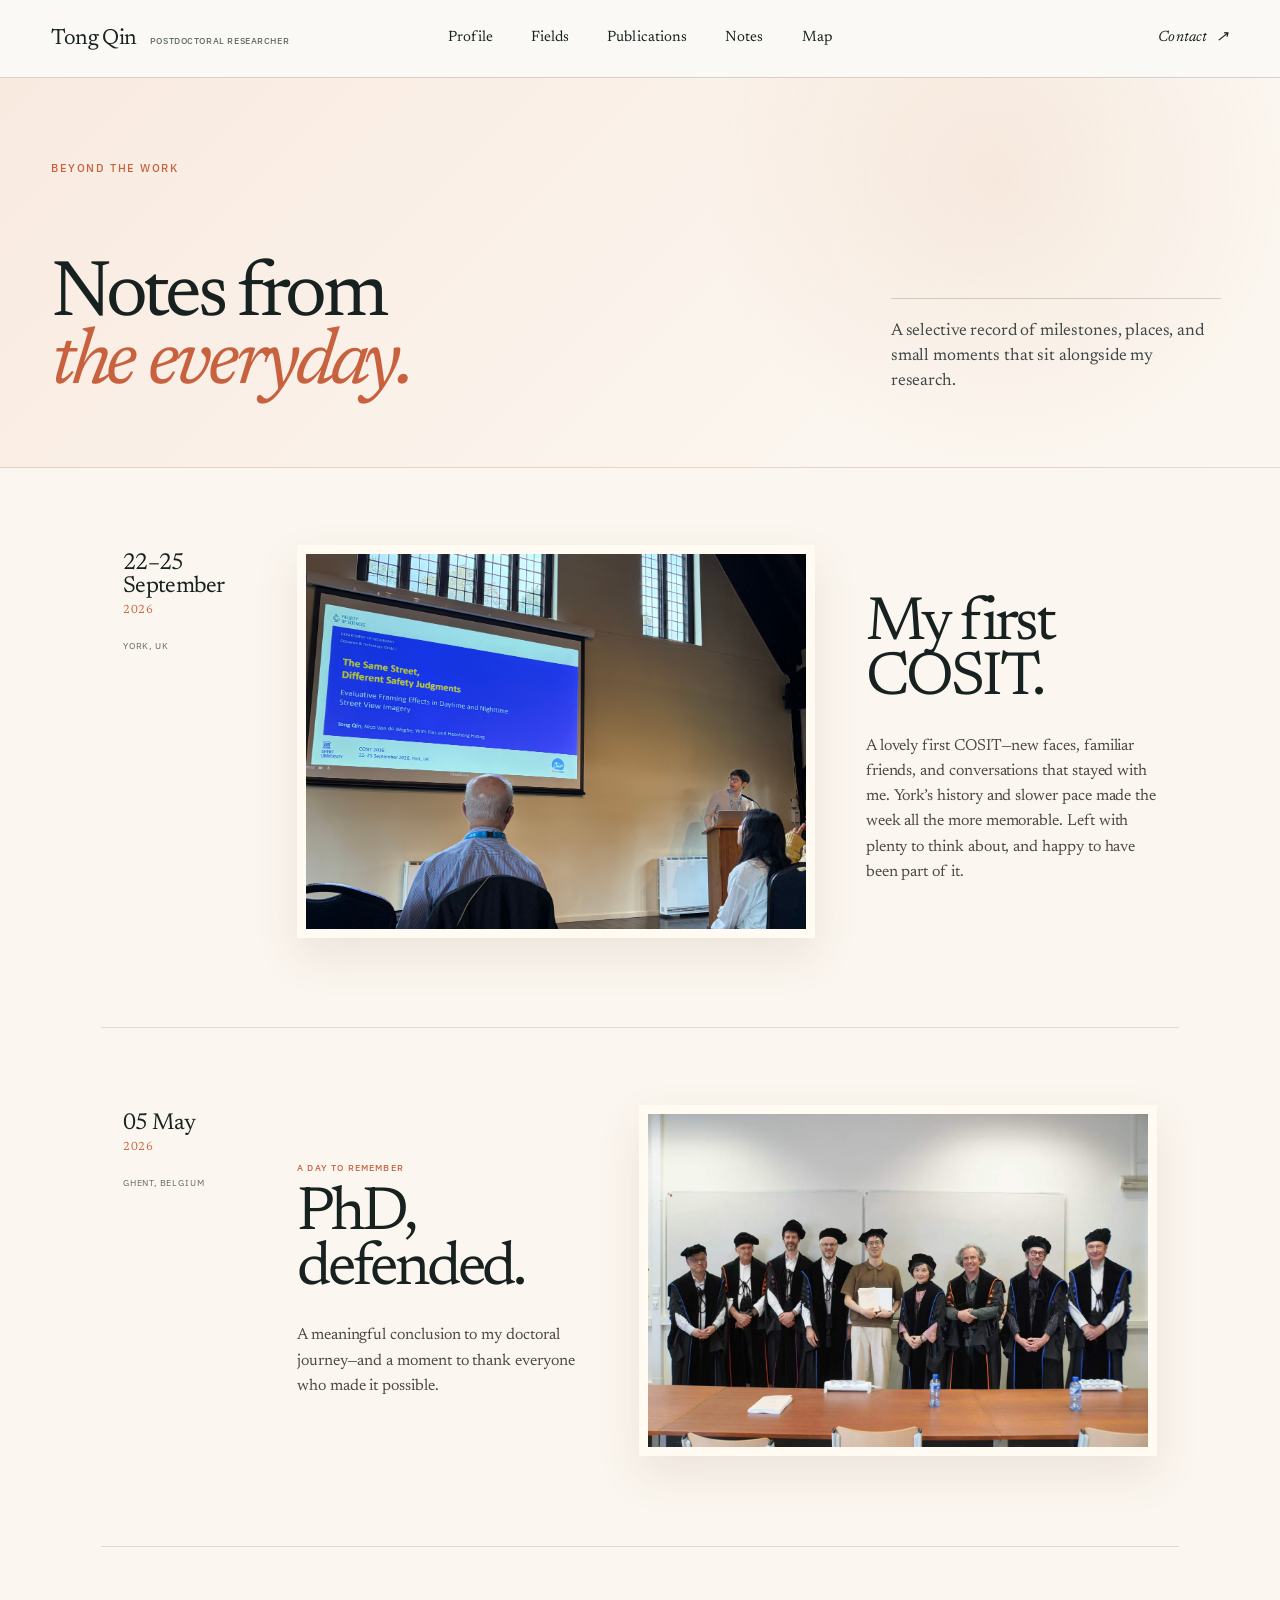
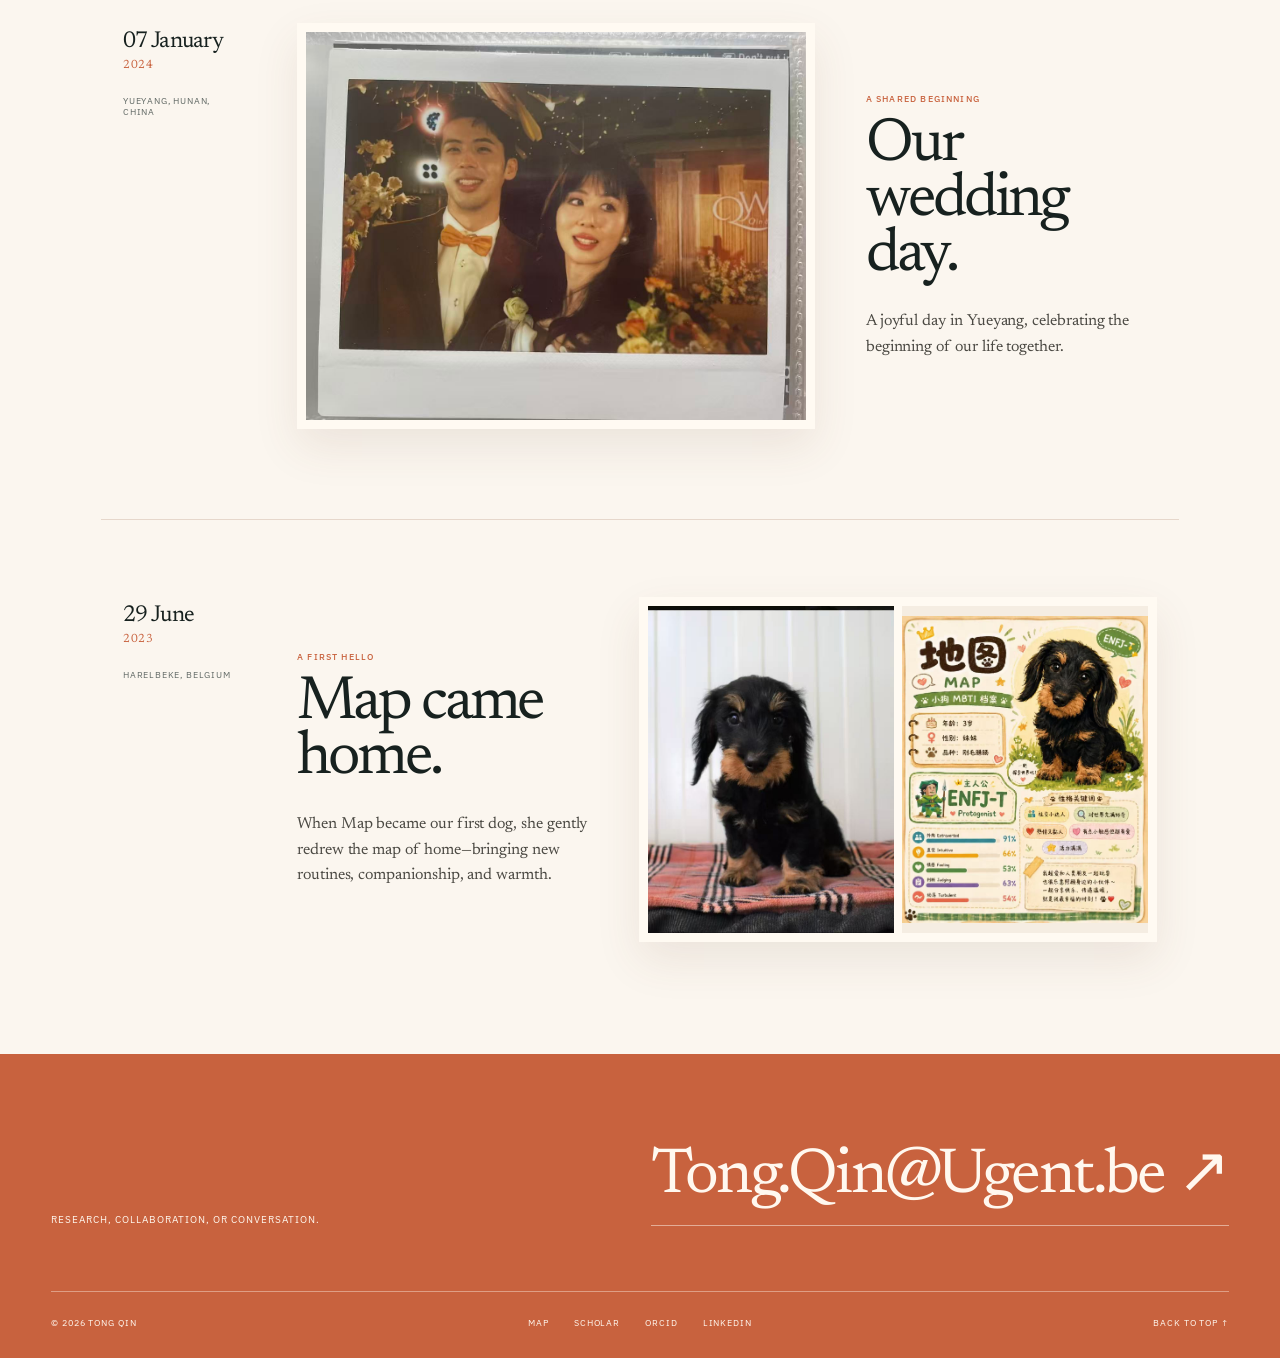
==== commit 1dfbc12a: "Correct COSIT dates and alternate Notes layout" ====
--- a/notes/index.html
+++ b/notes/index.html
@@ -1 +1 @@
-<!DOCTYPE html><html lang="en"><head><meta charSet="utf-8"/><meta name="viewport" content="width=device-width, initial-scale=1"/><link rel="preload" href="/images/notes/phd-defence-2026.jpg" as="image"/><link rel="preload" href="/images/notes/wedding-yueyang-2024.jpg" as="image"/><link rel="preload" href="/images/notes/map-puppy-2023.jpg" as="image"/><link rel="preload" href="/images/notes/map-profile-2023.jpg" as="image"/><link rel="stylesheet" href="/_next/static/chunks/0dwx9x0~49gks.css" data-precedence="next"/><link rel="preload" as="script" fetchPriority="low" href="/_next/static/chunks/0ht900cau6_ur.js"/><script src="/_next/static/chunks/0t2z5hkh7v~~b.js" async=""></script><script src="/_next/static/chunks/07lhk_q6pmm3r.js" async=""></script><script src="/_next/static/chunks/turbopack-0cek.dh0dqtgy.js" async=""></script><script src="/_next/static/chunks/0dbhjjzl8qfwv.js" async=""></script><title>Notes — Tong Qin</title><meta name="description" content="Selected milestones and moments from life beyond the research page."/><script src="/_next/static/chunks/03~yq9q893hmn.js" noModule=""></script></head><body><div hidden=""><!--$--><!--/$--></div><main class="notes-page" id="top"><header class="site-header notes-site-header"><a class="wordmark" href="/" aria-label="Tong Qin, home"><span>Tong Qin</span><small>Postdoctoral Researcher</small></a><nav aria-label="Primary navigation"><a class="primary-nav-link" href="/#profile">Profile</a><a class="primary-nav-link" href="/#fields">Fields</a><a class="primary-nav-link" href="/#publications">Publications</a><a class="primary-nav-link" href="/notes" aria-current="page">Notes</a><a class="primary-nav-link" href="/footprints">Map</a></nav><a class="header-contact" href="mailto:Tong.Qin@Ugent.be">Contact <span aria-hidden="true">↗</span></a></header><section class="notes-hero" aria-labelledby="notes-title"><p class="notes-eyebrow">Beyond the work</p><h1 id="notes-title">Notes from<br/><em>the everyday.</em></h1><p class="notes-introduction">A selective record of milestones, places, and small moments that sit alongside my research.</p></section><section class="notes-feed" aria-label="Personal notes"><article class="note-entry" id="cosit-2026"><header class="note-date"><time datetime="2026-09"><span>September</span><strong>2026</strong></time><p>York, UK</p></header><div class="note-story"><div class="note-text"><h2>My first COSIT.</h2><p class="note-copy">A lovely first COSIT—new faces, familiar friends, and conversations that stayed with me. York’s history and slower pace made the week all the more memorable. Left with plenty to think about, and happy to have been part of it.</p></div><figure class="note-figure"><img src="/images/notes/cosit-york-2026.jpg" alt="Tong Qin presenting at COSIT 2026 in York" width="5712" height="4284" style="aspect-ratio:4 / 3;height:auto;object-fit:contain"/></figure></div></article><article class="note-entry"><header class="note-date"><time dateTime="2026-05-05"><span>05 May</span><strong>2026</strong></time><p>Ghent, Belgium</p></header><div class="note-story"><div class="note-text"><p class="note-kicker">A day to remember</p><h2>PhD, defended.</h2><p class="note-copy">A meaningful conclusion to my doctoral journey—and a moment to thank everyone who made it possible.</p></div><figure class="note-figure"><img src="/images/notes/phd-defence-2026.jpg" alt="Tong Qin with the doctoral examination committee after his PhD defence at Ghent University" width="1440" height="960"/></figure></div></article><article class="note-entry note-entry--reverse"><header class="note-date"><time dateTime="2024-01-07"><span>07 January</span><strong>2024</strong></time><p>Yueyang, Hunan, China</p></header><div class="note-story"><div class="note-text"><p class="note-kicker">A shared beginning</p><h2>Our wedding day.</h2><p class="note-copy">A joyful day in Yueyang, celebrating the beginning of our life together.</p></div><figure class="note-figure"><img src="/images/notes/wedding-yueyang-2024.jpg" alt="Tong Qin and his partner together at their wedding in Yueyang, Hunan, China" width="1234" height="958"/></figure></div></article><article class="note-entry"><header class="note-date"><time dateTime="2023-06-29"><span>29 June</span><strong>2023</strong></time><p>Harelbeke, Belgium</p></header><div class="note-story"><div class="note-text"><p class="note-kicker">A first hello</p><h2>Map came home.</h2><p class="note-copy">When Map became our first dog, she gently redrew the map of home—bringing new routines, companionship, and warmth.</p></div><figure class="note-figure note-figure-pair"><div class="note-photo-pair"><img src="/images/notes/map-puppy-2023.jpg" alt="Map as a young black and tan wire-haired dachshund" width="984" height="1032"/><img src="/images/notes/map-profile-2023.jpg" alt="An illustrated personality profile of Map, a black and tan wire-haired dachshund" width="1122" height="1402"/></div></figure></div></article></section><footer><div class="footer-top"><p>Research, collaboration, or conversation.</p><a href="mailto:Tong.Qin@Ugent.be">Tong.Qin@Ugent.be <span aria-hidden="true">↗</span></a></div><div class="footer-bottom"><span>© 2026 Tong Qin</span><div><a href="/footprints">Map</a><a href="https://scholar.google.com/citations?user=ToNMO4kAAAAJ&amp;hl=en&amp;oi=sra" target="_blank" rel="noreferrer">Scholar</a><a href="https://orcid.org/0000-0001-5724-2105" target="_blank" rel="noreferrer">ORCID</a><a href="https://www.linkedin.com/in/tong-qin-729b31312/" target="_blank" rel="noreferrer">LinkedIn</a></div><a href="#top">Back to top ↑</a></div></footer></main><!--$--><!--/$--><script src="/_next/static/chunks/0ht900cau6_ur.js" id="_R_" async=""></script><script>(self.__next_f=self.__next_f||[]).push([0])</script><script>self.__next_f.push([1,"1:\"$Sreact.fragment\"\n2:I[39756,[\"/_next/static/chunks/0dbhjjzl8qfwv.js\"],\"default\"]\n3:I[37457,[\"/_next/static/chunks/0dbhjjzl8qfwv.js\"],\"default\"]\nc:I[68027,[\"/_next/static/chunks/0dbhjjzl8qfwv.js\"],\"default\",1]\n:HL[\"/_next/static/chunks/0dwx9x0~49gks.css\",\"style\"]\n:HL[\"/images/notes/phd-defence-2026.jpg\",\"image\"]\n"])</script><script>self.__next_f.push([1,"0:{\"P\":null,\"c\":[\"\",\"notes\",\"\"],\"q\":\"\",\"i\":false,\"f\":[[[\"\",{\"children\":[\"notes\",{\"children\":[\"__PAGE__\",{}]}]},\"$undefined\",\"$undefined\",16],[[\"$\",\"$1\",\"c\",{\"children\":[[[\"$\",\"link\",\"0\",{\"rel\":\"stylesheet\",\"href\":\"/_next/static/chunks/0dwx9x0~49gks.css\",\"precedence\":\"next\",\"crossOrigin\":\"$undefined\",\"nonce\":\"$undefined\"}],[\"$\",\"script\",\"script-0\",{\"src\":\"/_next/static/chunks/0dbhjjzl8qfwv.js\",\"async\":true,\"nonce\":\"$undefined\"}]],[\"$\",\"html\",null,{\"lang\":\"en\",\"children\":[\"$\",\"body\",null,{\"children\":[\"$\",\"$L2\",null,{\"parallelRouterKey\":\"children\",\"error\":\"$undefined\",\"errorStyles\":\"$undefined\",\"errorScripts\":\"$undefined\",\"template\":[\"$\",\"$L3\",null,{}],\"templateStyles\":\"$undefined\",\"templateScripts\":\"$undefined\",\"notFound\":[[[\"$\",\"title\",null,{\"children\":\"404: This page could not be found.\"}],[\"$\",\"div\",null,{\"style\":{\"fontFamily\":\"system-ui,\\\"Segoe UI\\\",Roboto,Helvetica,Arial,sans-serif,\\\"Apple Color Emoji\\\",\\\"Segoe UI Emoji\\\"\",\"height\":\"100vh\",\"textAlign\":\"center\",\"display\":\"flex\",\"flexDirection\":\"column\",\"alignItems\":\"center\",\"justifyContent\":\"center\"},\"children\":[\"$\",\"div\",null,{\"children\":[[\"$\",\"style\",null,{\"dangerouslySetInnerHTML\":{\"__html\":\"body{color:#000;background:#fff;margin:0}.next-error-h1{border-right:1px solid rgba(0,0,0,.3)}@media (prefers-color-scheme:dark){body{color:#fff;background:#000}.next-error-h1{border-right:1px solid rgba(255,255,255,.3)}}\"}}],[\"$\",\"h1\",null,{\"className\":\"next-error-h1\",\"style\":{\"display\":\"inline-block\",\"margin\":\"0 20px 0 0\",\"padding\":\"0 23px 0 0\",\"fontSize\":24,\"fontWeight\":500,\"verticalAlign\":\"top\",\"lineHeight\":\"49px\"},\"children\":404}],[\"$\",\"div\",null,{\"style\":{\"display\":\"inline-block\"},\"children\":[\"$\",\"h2\",null,{\"style\":{\"fontSize\":14,\"fontWeight\":400,\"lineHeight\":\"49px\",\"margin\":0},\"children\":\"This page could not be found.\"}]}]]}]}]],[]],\"forbidden\":\"$undefined\",\"unauthorized\":\"$undefined\"}]}]}]]}],{\"children\":[[\"$\",\"$1\",\"c\",{\"children\":[null,[\"$\",\"$L2\",null,{\"parallelRouterKey\":\"children\",\"error\":\"$undefined\",\"errorStyles\":\"$undefined\",\"errorScripts\":\"$undefined\",\"template\":[\"$\",\"$L3\",null,{}],\"templateStyles\":\"$undefined\",\"templateScripts\":\"$undefined\",\"notFound\":\"$undefined\",\"forbidden\":\"$undefined\",\"unauthorized\":\"$undefined\"}]]}],{\"children\":[[\"$\",\"$1\",\"c\",{\"children\":[[\"$\",\"main\",null,{\"className\":\"notes-page\",\"id\":\"top\",\"children\":[[\"$\",\"header\",null,{\"className\":\"site-header notes-site-header\",\"children\":[[\"$\",\"a\",null,{\"className\":\"wordmark\",\"href\":\"/\",\"aria-label\":\"Tong Qin, home\",\"children\":[[\"$\",\"span\",null,{\"children\":\"Tong Qin\"}],[\"$\",\"small\",null,{\"children\":\"Postdoctoral Researcher\"}]]}],[\"$\",\"nav\",null,{\"aria-label\":\"Primary navigation\",\"children\":[[\"$\",\"a\",null,{\"className\":\"primary-nav-link\",\"href\":\"/#profile\",\"children\":\"Profile\"}],[\"$\",\"a\",null,{\"className\":\"primary-nav-link\",\"href\":\"/#fields\",\"children\":\"Fields\"}],[\"$\",\"a\",null,{\"className\":\"primary-nav-link\",\"href\":\"/#publications\",\"children\":\"Publications\"}],[\"$\",\"a\",null,{\"className\":\"primary-nav-link\",\"href\":\"/notes\",\"aria-current\":\"page\",\"children\":\"Notes\"}],[\"$\",\"a\",null,{\"className\":\"primary-nav-link\",\"href\":\"/footprints\",\"children\":\"Map\"}]]}],[\"$\",\"a\",null,{\"className\":\"header-contact\",\"href\":\"mailto:Tong.Qin@Ugent.be\",\"children\":[\"Contact \",[\"$\",\"span\",null,{\"aria-hidden\":\"true\",\"children\":\"↗\"}]]}]]}],[\"$\",\"section\",null,{\"className\":\"notes-hero\",\"aria-labelledby\":\"notes-title\",\"children\":[[\"$\",\"p\",null,{\"className\":\"notes-eyebrow\",\"children\":\"Beyond the work\"}],[\"$\",\"h1\",null,{\"id\":\"notes-title\",\"children\":[\"Notes from\",[\"$\",\"br\",null,{}],[\"$\",\"em\",null,{\"children\":\"the everyday.\"}]]}],[\"$\",\"p\",null,{\"className\":\"notes-introduction\",\"children\":\"A selective record of milestones, places, and small moments that sit alongside my research.\"}]]}],[\"$\",\"section\",null,{\"className\":\"notes-feed\",\"aria-label\":\"Personal notes\",\"children\":[[\"$\",\"article\",null,{\"className\":\"note-entry\",\"id\":\"cosit-2026\",\"children\":[[\"$\",\"header\",null,{\"className\":\"note-date\",\"children\":[[\"$\",\"time\",null,{\"dateTime\":\"2026-09\",\"children\":[[\"$\",\"span\",null,{\"children\":\"September\"}],[\"$\",\"strong\",null,{\"children\":\"2026\"}]]}],[\"$\",\"p\",null,{\"children\":\"York, UK\"}]]}],[\"$\",\"div\",null,{\"className\":\"note-story\",\"children\":[[\"$\",\"div\",null,{\"className\":\"note-text\",\"children\":[[\"$\",\"h2\",null,{\"children\":\"My first COSIT.\"}],[\"$\",\"p\",null,{\"className\":\"note-copy\",\"children\":\"A lovely first COSIT—new faces, familiar friends, and conversations that stayed with me. York’s history and slower pace made the week all the more memorable. Left with plenty to think about, and happy to have been part of it.\"}]]}],[\"$\",\"figure\",null,{\"className\":\"note-figure\",\"children\":[\"$\",\"img\",null,{\"src\":\"/images/notes/cosit-york-2026.jpg\",\"alt\":\"Tong Qin presenting at COSIT 2026 in York\",\"width\":\"5712\",\"height\":\"4284\",\"style\":{\"aspectRatio\":\"4 / 3\",\"height\":\"auto\",\"objectFit\":\"contain\"}}]}]]}]]}],[\"$\",\"article\",null,{\"className\":\"note-entry\",\"children\":[[\"$\",\"header\",null,{\"className\":\"note-date\",\"children\":[[\"$\",\"time\",null,{\"dateTime\":\"2026-05-05\",\"children\":[[\"$\",\"span\",null,{\"children\":\"05 May\"}],[\"$\",\"strong\",null,{\"children\":\"2026\"}]]}],[\"$\",\"p\",null,{\"children\":\"Ghent, Belgium\"}]]}],[\"$\",\"div\",null,{\"className\":\"note-story\",\"children\":[[\"$\",\"div\",null,{\"className\":\"note-text\",\"children\":[[\"$\",\"p\",null,{\"className\":\"note-kicker\",\"children\":\"A day to remember\"}],[\"$\",\"h2\",null,{\"children\":\"PhD, defended.\"}],[\"$\",\"p\",null,{\"className\":\"note-copy\",\"children\":\"A meaningful conclusion to my doctoral journey—and a moment to thank everyone who made it possible.\"}]]}],[\"$\",\"figure\",null,{\"className\":\"note-figure\",\"children\":[\"$\",\"img\",null,{\"src\":\"/images/notes/phd-defence-2026.jpg\",\"alt\":\"Tong Qin with the doctoral examination committee after his PhD defence at Ghent University\",\"width\":\"1440\",\"height\":\"960\"}]}]]}]]}],[\"$\",\"article\",null,{\"className\":\"note-entry note-entry--reverse\",\"children\":[[\"$\",\"header\",null,{\"className\":\"note-date\",\"children\":[\"$L4\",\"$L5\"]}],\"$L6\"]}],\"$L7\"]}],\"$L8\"]}],null,\"$L9\"]}],{},null,false,null]},null,false,\"$@a\"]},null,false,null],\"$Lb\",false]],\"m\":\"$undefined\",\"G\":[\"$c\",[\"$Ld\"]],\"S\":true,\"h\":null,\"s\":\"$undefined\",\"l\":\"$undefined\",\"p\":\"$undefined\",\"d\":\"$undefined\",\"b\":\"7n9ZTC2MnBRNo0GYieKWj\"}\n"])</script><script>self.__next_f.push([1,"e:I[97367,[\"/_next/static/chunks/0dbhjjzl8qfwv.js\"],\"OutletBoundary\"]\nf:\"$Sreact.suspense\"\n12:I[97367,[\"/_next/static/chunks/0dbhjjzl8qfwv.js\"],\"ViewportBoundary\"]\n14:I[97367,[\"/_next/static/chunks/0dbhjjzl8qfwv.js\"],\"MetadataBoundary\"]\n:HL[\"/images/notes/wedding-yueyang-2024.jpg\",\"image\"]\n:HL[\"/images/notes/map-puppy-2023.jpg\",\"image\"]\n:HL[\"/images/notes/map-profile-2023.jpg\",\"image\"]\n4:[\"$\",\"time\",null,{\"dateTime\":\"2024-01-07\",\"children\":[[\"$\",\"span\",null,{\"children\":\"07 January\"}],[\"$\",\"strong\",null,{\"children\":\"2024\"}]]}]\n5:[\"$\",\"p\",null,{\"children\":\"Yueyang, Hunan, China\"}]\n6:[\"$\",\"div\",null,{\"className\":\"note-story\",\"children\":[[\"$\",\"div\",null,{\"className\":\"note-text\",\"children\":[[\"$\",\"p\",null,{\"className\":\"note-kicker\",\"children\":\"A shared beginning\"}],[\"$\",\"h2\",null,{\"children\":\"Our wedding day.\"}],[\"$\",\"p\",null,{\"className\":\"note-copy\",\"children\":\"A joyful day in Yueyang, celebrating the beginning of our life together.\"}]]}],[\"$\",\"figure\",null,{\"className\":\"note-figure\",\"children\":[\"$\",\"img\",null,{\"src\":\"/images/notes/wedding-yueyang-2024.jpg\",\"alt\":\"Tong Qin and his partner together at their wedding in Yueyang, Hunan, China\",\"width\":\"1234\",\"height\":\"958\"}]}]]}]\n7:[\"$\",\"article\",null,{\"className\":\"note-entry\",\"children\":[[\"$\",\"header\",null,{\"className\":\"note-date\",\"children\":[[\"$\",\"time\",null,{\"dateTime\":\"2023-06-29\",\"children\":[[\"$\",\"span\",null,{\"children\":\"29 June\"}],[\"$\",\"strong\",null,{\"children\":\"2023\"}]]}],[\"$\",\"p\",null,{\"children\":\"Harelbeke, Belgium\"}]]}],[\"$\",\"div\",null,{\"className\":\"note-story\",\"children\":[[\"$\",\"div\",null,{\"className\":\"note-text\",\"children\":[[\"$\",\"p\",null,{\"className\":\"note-kicker\",\"children\":\"A first hello\"}],[\"$\",\"h2\",null,{\"children\":\"Map came home.\"}],[\"$\",\"p\",null,{\"className\":\"note-copy\",\"children\":\"When Map became our first dog, she gently redrew the map of home—bringing new routines, companionship, and warmth.\"}]]}],[\"$\",\"figure\",null,{\"className\":\"note-figure note-figure-pair\",\"children\":[\"$\",\"div\",null,{\"className\":\"note-photo-pair\",\"children\":[[\"$\",\"img\",null,{\"src\":\"/images/notes/map-puppy-2023.jpg\",\"alt\":\"Map as a young black and tan wire-haired dachshund\",\"width\":\"984\",\"height\":\"1032\"}],[\"$\",\"img\",null,{\"src\":\"/images/notes/map-profile-2023.jpg\",\"alt\":\"An illustrated personality profile of Map, a black and tan wire-haired dachshund\",\"width\":\"1122\",\"height\":\"1402\"}]]}]}]]}]]}]\n8:[\"$\",\"footer\",null,{\"children\":[[\"$\",\"div\",null,{\"className\":\"footer-top\",\"children\":[[\"$\",\"p\",null,{\"children\":\"Research, collaboration, or conversation.\"}],[\"$\",\"a\",null,{\"href\":\"mailto:Tong.Qin@Ugent.be\",\"children\":[\"Tong.Qin@Ugent.be \",[\"$\",\"span\",null,{\"aria-hidden\":\"true\",\"children\":\"↗\"}]]}]]}],[\"$\",\"div\",null,{\"className\":\"footer-bottom\",\"children\":[[\"$\",\"span\",null,{\"children\":\"© 2026 Tong Qin\"}],[\"$\",\"div\",null,{\"children\":[[\"$\",\"a\",null,{\"href\":\"/footprints\",\"children\":\"Map\"}],[\"$\",\"a\",null,{\"href\":\"https://scholar.google.com/citations?user=ToNMO4kAAAAJ&hl=en&oi=sra\",\"target\":\"_blank\",\"rel\":\"noreferrer\",\"children\":\"Scholar\"}],[\"$\",\"a\",null,{\"href\":\"https://orcid.org/0000-0001-5724-2105\",\"target\":\"_blank\",\"rel\":\"noreferrer\",\"children\":\"ORCID\"}],[\"$\",\"a\",null,{\"href\":\"https://www.linkedin.com/in/tong-qin-729b31312/\",\"target\":\"_blank\",\"rel\":\"noreferrer\",\"children\":\"LinkedIn\"}]]}],[\"$\",\"a\",null,{\"href\":\"#top\",\"children\":\"Back to top ↑\"}]]}]]}]\n9:[\"$\",\"$Le\",null,{\"children\":[\"$\",\"$f\",null,{\"name\":\"Next.MetadataOutlet\",\"children\":\"$@10\"}]}]\n11:[]\na:\"$W11\"\nb:[\"$\",\"$1\",\"h\",{\"children\":[null,[\"$\",\"$L12\",null,{\"children\":\"$L13\"}],[\"$\",\"div\",null,{\"hidden\":true,\"children\":[\"$\",\"$L14\",null,{\"children\":[\"$\",\"$f\",null,{\"name\":\"Next.Metadata\",\"children\":\"$L15\"}]}]}],null]}]\nd:[\"$\",\"link\",\"0\",{\"rel\":\"stylesheet\",\"href\":\"/_next/static/chunks/0dwx9x0~49gks.css\",\"precedence\":\"next\",\"crossOrigin\":\"$undefined\",\"nonce\":\"$undefined\"}]\n"])</script><script>self.__next_f.push([1,"13:[[\"$\",\"meta\",\"0\",{\"charSet\":\"utf-8\"}],[\"$\",\"meta\",\"1\",{\"name\":\"viewport\",\"content\":\"width=device-width, initial-scale=1\"}]]\n"])</script><script>self.__next_f.push([1,"10:null\n15:[[\"$\",\"title\",\"0\",{\"children\":\"Notes — Tong Qin\"}],[\"$\",\"meta\",\"1\",{\"name\":\"description\",\"content\":\"Selected milestones and moments from life beyond the research page.\"}]]\n"])</script></body></html>+<!DOCTYPE html><html lang="en"><head><meta charSet="utf-8"/><meta name="viewport" content="width=device-width, initial-scale=1"/><link rel="preload" href="/images/notes/phd-defence-2026.jpg" as="image"/><link rel="preload" href="/images/notes/wedding-yueyang-2024.jpg" as="image"/><link rel="preload" href="/images/notes/map-puppy-2023.jpg" as="image"/><link rel="preload" href="/images/notes/map-profile-2023.jpg" as="image"/><link rel="stylesheet" href="/_next/static/chunks/0dwx9x0~49gks.css" data-precedence="next"/><link rel="preload" as="script" fetchPriority="low" href="/_next/static/chunks/0ht900cau6_ur.js"/><script src="/_next/static/chunks/0t2z5hkh7v~~b.js" async=""></script><script src="/_next/static/chunks/07lhk_q6pmm3r.js" async=""></script><script src="/_next/static/chunks/turbopack-0cek.dh0dqtgy.js" async=""></script><script src="/_next/static/chunks/0dbhjjzl8qfwv.js" async=""></script><title>Notes — Tong Qin</title><meta name="description" content="Selected milestones and moments from life beyond the research page."/><script src="/_next/static/chunks/03~yq9q893hmn.js" noModule=""></script></head><body><div hidden=""><!--$--><!--/$--></div><main class="notes-page" id="top"><header class="site-header notes-site-header"><a class="wordmark" href="/" aria-label="Tong Qin, home"><span>Tong Qin</span><small>Postdoctoral Researcher</small></a><nav aria-label="Primary navigation"><a class="primary-nav-link" href="/#profile">Profile</a><a class="primary-nav-link" href="/#fields">Fields</a><a class="primary-nav-link" href="/#publications">Publications</a><a class="primary-nav-link" href="/notes" aria-current="page">Notes</a><a class="primary-nav-link" href="/footprints">Map</a></nav><a class="header-contact" href="mailto:Tong.Qin@Ugent.be">Contact <span aria-hidden="true">↗</span></a></header><section class="notes-hero" aria-labelledby="notes-title"><p class="notes-eyebrow">Beyond the work</p><h1 id="notes-title">Notes from<br/><em>the everyday.</em></h1><p class="notes-introduction">A selective record of milestones, places, and small moments that sit alongside my research.</p></section><section class="notes-feed" aria-label="Personal notes"><article class="note-entry note-entry--reverse" id="cosit-2026"><header class="note-date"><time datetime="2026-09-22"><span>22–25 September</span><strong>2026</strong></time><p>York, UK</p></header><div class="note-story"><div class="note-text"><h2>My first COSIT.</h2><p class="note-copy">A lovely first COSIT—new faces, familiar friends, and conversations that stayed with me. York’s history and slower pace made the week all the more memorable. Left with plenty to think about, and happy to have been part of it.</p></div><figure class="note-figure"><img src="/images/notes/cosit-york-2026.jpg" alt="Tong Qin presenting at COSIT 2026 in York" width="5712" height="4284" style="aspect-ratio:4 / 3;height:auto;object-fit:contain"/></figure></div></article><article class="note-entry"><header class="note-date"><time dateTime="2026-05-05"><span>05 May</span><strong>2026</strong></time><p>Ghent, Belgium</p></header><div class="note-story"><div class="note-text"><p class="note-kicker">A day to remember</p><h2>PhD, defended.</h2><p class="note-copy">A meaningful conclusion to my doctoral journey—and a moment to thank everyone who made it possible.</p></div><figure class="note-figure"><img src="/images/notes/phd-defence-2026.jpg" alt="Tong Qin with the doctoral examination committee after his PhD defence at Ghent University" width="1440" height="960"/></figure></div></article><article class="note-entry note-entry--reverse"><header class="note-date"><time dateTime="2024-01-07"><span>07 January</span><strong>2024</strong></time><p>Yueyang, Hunan, China</p></header><div class="note-story"><div class="note-text"><p class="note-kicker">A shared beginning</p><h2>Our wedding day.</h2><p class="note-copy">A joyful day in Yueyang, celebrating the beginning of our life together.</p></div><figure class="note-figure"><img src="/images/notes/wedding-yueyang-2024.jpg" alt="Tong Qin and his partner together at their wedding in Yueyang, Hunan, China" width="1234" height="958"/></figure></div></article><article class="note-entry"><header class="note-date"><time dateTime="2023-06-29"><span>29 June</span><strong>2023</strong></time><p>Harelbeke, Belgium</p></header><div class="note-story"><div class="note-text"><p class="note-kicker">A first hello</p><h2>Map came home.</h2><p class="note-copy">When Map became our first dog, she gently redrew the map of home—bringing new routines, companionship, and warmth.</p></div><figure class="note-figure note-figure-pair"><div class="note-photo-pair"><img src="/images/notes/map-puppy-2023.jpg" alt="Map as a young black and tan wire-haired dachshund" width="984" height="1032"/><img src="/images/notes/map-profile-2023.jpg" alt="An illustrated personality profile of Map, a black and tan wire-haired dachshund" width="1122" height="1402"/></div></figure></div></article></section><footer><div class="footer-top"><p>Research, collaboration, or conversation.</p><a href="mailto:Tong.Qin@Ugent.be">Tong.Qin@Ugent.be <span aria-hidden="true">↗</span></a></div><div class="footer-bottom"><span>© 2026 Tong Qin</span><div><a href="/footprints">Map</a><a href="https://scholar.google.com/citations?user=ToNMO4kAAAAJ&amp;hl=en&amp;oi=sra" target="_blank" rel="noreferrer">Scholar</a><a href="https://orcid.org/0000-0001-5724-2105" target="_blank" rel="noreferrer">ORCID</a><a href="https://www.linkedin.com/in/tong-qin-729b31312/" target="_blank" rel="noreferrer">LinkedIn</a></div><a href="#top">Back to top ↑</a></div></footer></main><!--$--><!--/$--><script src="/_next/static/chunks/0ht900cau6_ur.js" id="_R_" async=""></script><script>(self.__next_f=self.__next_f||[]).push([0])</script><script>self.__next_f.push([1,"1:\"$Sreact.fragment\"\n2:I[39756,[\"/_next/static/chunks/0dbhjjzl8qfwv.js\"],\"default\"]\n3:I[37457,[\"/_next/static/chunks/0dbhjjzl8qfwv.js\"],\"default\"]\nc:I[68027,[\"/_next/static/chunks/0dbhjjzl8qfwv.js\"],\"default\",1]\n:HL[\"/_next/static/chunks/0dwx9x0~49gks.css\",\"style\"]\n:HL[\"/images/notes/phd-defence-2026.jpg\",\"image\"]\n"])</script><script>self.__next_f.push([1,"0:{\"P\":null,\"c\":[\"\",\"notes\",\"\"],\"q\":\"\",\"i\":false,\"f\":[[[\"\",{\"children\":[\"notes\",{\"children\":[\"__PAGE__\",{}]}]},\"$undefined\",\"$undefined\",16],[[\"$\",\"$1\",\"c\",{\"children\":[[[\"$\",\"link\",\"0\",{\"rel\":\"stylesheet\",\"href\":\"/_next/static/chunks/0dwx9x0~49gks.css\",\"precedence\":\"next\",\"crossOrigin\":\"$undefined\",\"nonce\":\"$undefined\"}],[\"$\",\"script\",\"script-0\",{\"src\":\"/_next/static/chunks/0dbhjjzl8qfwv.js\",\"async\":true,\"nonce\":\"$undefined\"}]],[\"$\",\"html\",null,{\"lang\":\"en\",\"children\":[\"$\",\"body\",null,{\"children\":[\"$\",\"$L2\",null,{\"parallelRouterKey\":\"children\",\"error\":\"$undefined\",\"errorStyles\":\"$undefined\",\"errorScripts\":\"$undefined\",\"template\":[\"$\",\"$L3\",null,{}],\"templateStyles\":\"$undefined\",\"templateScripts\":\"$undefined\",\"notFound\":[[[\"$\",\"title\",null,{\"children\":\"404: This page could not be found.\"}],[\"$\",\"div\",null,{\"style\":{\"fontFamily\":\"system-ui,\\\"Segoe UI\\\",Roboto,Helvetica,Arial,sans-serif,\\\"Apple Color Emoji\\\",\\\"Segoe UI Emoji\\\"\",\"height\":\"100vh\",\"textAlign\":\"center\",\"display\":\"flex\",\"flexDirection\":\"column\",\"alignItems\":\"center\",\"justifyContent\":\"center\"},\"children\":[\"$\",\"div\",null,{\"children\":[[\"$\",\"style\",null,{\"dangerouslySetInnerHTML\":{\"__html\":\"body{color:#000;background:#fff;margin:0}.next-error-h1{border-right:1px solid rgba(0,0,0,.3)}@media (prefers-color-scheme:dark){body{color:#fff;background:#000}.next-error-h1{border-right:1px solid rgba(255,255,255,.3)}}\"}}],[\"$\",\"h1\",null,{\"className\":\"next-error-h1\",\"style\":{\"display\":\"inline-block\",\"margin\":\"0 20px 0 0\",\"padding\":\"0 23px 0 0\",\"fontSize\":24,\"fontWeight\":500,\"verticalAlign\":\"top\",\"lineHeight\":\"49px\"},\"children\":404}],[\"$\",\"div\",null,{\"style\":{\"display\":\"inline-block\"},\"children\":[\"$\",\"h2\",null,{\"style\":{\"fontSize\":14,\"fontWeight\":400,\"lineHeight\":\"49px\",\"margin\":0},\"children\":\"This page could not be found.\"}]}]]}]}]],[]],\"forbidden\":\"$undefined\",\"unauthorized\":\"$undefined\"}]}]}]]}],{\"children\":[[\"$\",\"$1\",\"c\",{\"children\":[null,[\"$\",\"$L2\",null,{\"parallelRouterKey\":\"children\",\"error\":\"$undefined\",\"errorStyles\":\"$undefined\",\"errorScripts\":\"$undefined\",\"template\":[\"$\",\"$L3\",null,{}],\"templateStyles\":\"$undefined\",\"templateScripts\":\"$undefined\",\"notFound\":\"$undefined\",\"forbidden\":\"$undefined\",\"unauthorized\":\"$undefined\"}]]}],{\"children\":[[\"$\",\"$1\",\"c\",{\"children\":[[\"$\",\"main\",null,{\"className\":\"notes-page\",\"id\":\"top\",\"children\":[[\"$\",\"header\",null,{\"className\":\"site-header notes-site-header\",\"children\":[[\"$\",\"a\",null,{\"className\":\"wordmark\",\"href\":\"/\",\"aria-label\":\"Tong Qin, home\",\"children\":[[\"$\",\"span\",null,{\"children\":\"Tong Qin\"}],[\"$\",\"small\",null,{\"children\":\"Postdoctoral Researcher\"}]]}],[\"$\",\"nav\",null,{\"aria-label\":\"Primary navigation\",\"children\":[[\"$\",\"a\",null,{\"className\":\"primary-nav-link\",\"href\":\"/#profile\",\"children\":\"Profile\"}],[\"$\",\"a\",null,{\"className\":\"primary-nav-link\",\"href\":\"/#fields\",\"children\":\"Fields\"}],[\"$\",\"a\",null,{\"className\":\"primary-nav-link\",\"href\":\"/#publications\",\"children\":\"Publications\"}],[\"$\",\"a\",null,{\"className\":\"primary-nav-link\",\"href\":\"/notes\",\"aria-current\":\"page\",\"children\":\"Notes\"}],[\"$\",\"a\",null,{\"className\":\"primary-nav-link\",\"href\":\"/footprints\",\"children\":\"Map\"}]]}],[\"$\",\"a\",null,{\"className\":\"header-contact\",\"href\":\"mailto:Tong.Qin@Ugent.be\",\"children\":[\"Contact \",[\"$\",\"span\",null,{\"aria-hidden\":\"true\",\"children\":\"↗\"}]]}]]}],[\"$\",\"section\",null,{\"className\":\"notes-hero\",\"aria-labelledby\":\"notes-title\",\"children\":[[\"$\",\"p\",null,{\"className\":\"notes-eyebrow\",\"children\":\"Beyond the work\"}],[\"$\",\"h1\",null,{\"id\":\"notes-title\",\"children\":[\"Notes from\",[\"$\",\"br\",null,{}],[\"$\",\"em\",null,{\"children\":\"the everyday.\"}]]}],[\"$\",\"p\",null,{\"className\":\"notes-introduction\",\"children\":\"A selective record of milestones, places, and small moments that sit alongside my research.\"}]]}],[\"$\",\"section\",null,{\"className\":\"notes-feed\",\"aria-label\":\"Personal notes\",\"children\":[[\"$\",\"article\",null,{\"className\":\"note-entry note-entry--reverse\",\"id\":\"cosit-2026\",\"children\":[[\"$\",\"header\",null,{\"className\":\"note-date\",\"children\":[[\"$\",\"time\",null,{\"dateTime\":\"2026-09-22\",\"children\":[[\"$\",\"span\",null,{\"children\":\"22–25 September\"}],[\"$\",\"strong\",null,{\"children\":\"2026\"}]]}],[\"$\",\"p\",null,{\"children\":\"York, UK\"}]]}],[\"$\",\"div\",null,{\"className\":\"note-story\",\"children\":[[\"$\",\"div\",null,{\"className\":\"note-text\",\"children\":[[\"$\",\"h2\",null,{\"children\":\"My first COSIT.\"}],[\"$\",\"p\",null,{\"className\":\"note-copy\",\"children\":\"A lovely first COSIT—new faces, familiar friends, and conversations that stayed with me. York’s history and slower pace made the week all the more memorable. Left with plenty to think about, and happy to have been part of it.\"}]]}],[\"$\",\"figure\",null,{\"className\":\"note-figure\",\"children\":[\"$\",\"img\",null,{\"src\":\"/images/notes/cosit-york-2026.jpg\",\"alt\":\"Tong Qin presenting at COSIT 2026 in York\",\"width\":\"5712\",\"height\":\"4284\",\"style\":{\"aspectRatio\":\"4 / 3\",\"height\":\"auto\",\"objectFit\":\"contain\"}}]}]]}]]}],[\"$\",\"article\",null,{\"className\":\"note-entry\",\"children\":[[\"$\",\"header\",null,{\"className\":\"note-date\",\"children\":[[\"$\",\"time\",null,{\"dateTime\":\"2026-05-05\",\"children\":[[\"$\",\"span\",null,{\"children\":\"05 May\"}],[\"$\",\"strong\",null,{\"children\":\"2026\"}]]}],[\"$\",\"p\",null,{\"children\":\"Ghent, Belgium\"}]]}],[\"$\",\"div\",null,{\"className\":\"note-story\",\"children\":[[\"$\",\"div\",null,{\"className\":\"note-text\",\"children\":[[\"$\",\"p\",null,{\"className\":\"note-kicker\",\"children\":\"A day to remember\"}],[\"$\",\"h2\",null,{\"children\":\"PhD, defended.\"}],[\"$\",\"p\",null,{\"className\":\"note-copy\",\"children\":\"A meaningful conclusion to my doctoral journey—and a moment to thank everyone who made it possible.\"}]]}],[\"$\",\"figure\",null,{\"className\":\"note-figure\",\"children\":[\"$\",\"img\",null,{\"src\":\"/images/notes/phd-defence-2026.jpg\",\"alt\":\"Tong Qin with the doctoral examination committee after his PhD defence at Ghent University\",\"width\":\"1440\",\"height\":\"960\"}]}]]}]]}],[\"$\",\"article\",null,{\"className\":\"note-entry note-entry--reverse\",\"children\":[[\"$\",\"header\",null,{\"className\":\"note-date\",\"children\":[\"$L4\",\"$L5\"]}],\"$L6\"]}],\"$L7\"]}],\"$L8\"]}],null,\"$L9\"]}],{},null,false,null]},null,false,\"$@a\"]},null,false,null],\"$Lb\",false]],\"m\":\"$undefined\",\"G\":[\"$c\",[\"$Ld\"]],\"S\":true,\"h\":null,\"s\":\"$undefined\",\"l\":\"$undefined\",\"p\":\"$undefined\",\"d\":\"$undefined\",\"b\":\"7n9ZTC2MnBRNo0GYieKWj\"}\n"])</script><script>self.__next_f.push([1,"e:I[97367,[\"/_next/static/chunks/0dbhjjzl8qfwv.js\"],\"OutletBoundary\"]\nf:\"$Sreact.suspense\"\n12:I[97367,[\"/_next/static/chunks/0dbhjjzl8qfwv.js\"],\"ViewportBoundary\"]\n14:I[97367,[\"/_next/static/chunks/0dbhjjzl8qfwv.js\"],\"MetadataBoundary\"]\n:HL[\"/images/notes/wedding-yueyang-2024.jpg\",\"image\"]\n:HL[\"/images/notes/map-puppy-2023.jpg\",\"image\"]\n:HL[\"/images/notes/map-profile-2023.jpg\",\"image\"]\n4:[\"$\",\"time\",null,{\"dateTime\":\"2024-01-07\",\"children\":[[\"$\",\"span\",null,{\"children\":\"07 January\"}],[\"$\",\"strong\",null,{\"children\":\"2024\"}]]}]\n5:[\"$\",\"p\",null,{\"children\":\"Yueyang, Hunan, China\"}]\n6:[\"$\",\"div\",null,{\"className\":\"note-story\",\"children\":[[\"$\",\"div\",null,{\"className\":\"note-text\",\"children\":[[\"$\",\"p\",null,{\"className\":\"note-kicker\",\"children\":\"A shared beginning\"}],[\"$\",\"h2\",null,{\"children\":\"Our wedding day.\"}],[\"$\",\"p\",null,{\"className\":\"note-copy\",\"children\":\"A joyful day in Yueyang, celebrating the beginning of our life together.\"}]]}],[\"$\",\"figure\",null,{\"className\":\"note-figure\",\"children\":[\"$\",\"img\",null,{\"src\":\"/images/notes/wedding-yueyang-2024.jpg\",\"alt\":\"Tong Qin and his partner together at their wedding in Yueyang, Hunan, China\",\"width\":\"1234\",\"height\":\"958\"}]}]]}]\n7:[\"$\",\"article\",null,{\"className\":\"note-entry\",\"children\":[[\"$\",\"header\",null,{\"className\":\"note-date\",\"children\":[[\"$\",\"time\",null,{\"dateTime\":\"2023-06-29\",\"children\":[[\"$\",\"span\",null,{\"children\":\"29 June\"}],[\"$\",\"strong\",null,{\"children\":\"2023\"}]]}],[\"$\",\"p\",null,{\"children\":\"Harelbeke, Belgium\"}]]}],[\"$\",\"div\",null,{\"className\":\"note-story\",\"children\":[[\"$\",\"div\",null,{\"className\":\"note-text\",\"children\":[[\"$\",\"p\",null,{\"className\":\"note-kicker\",\"children\":\"A first hello\"}],[\"$\",\"h2\",null,{\"children\":\"Map came home.\"}],[\"$\",\"p\",null,{\"className\":\"note-copy\",\"children\":\"When Map became our first dog, she gently redrew the map of home—bringing new routines, companionship, and warmth.\"}]]}],[\"$\",\"figure\",null,{\"className\":\"note-figure note-figure-pair\",\"children\":[\"$\",\"div\",null,{\"className\":\"note-photo-pair\",\"children\":[[\"$\",\"img\",null,{\"src\":\"/images/notes/map-puppy-2023.jpg\",\"alt\":\"Map as a young black and tan wire-haired dachshund\",\"width\":\"984\",\"height\":\"1032\"}],[\"$\",\"img\",null,{\"src\":\"/images/notes/map-profile-2023.jpg\",\"alt\":\"An illustrated personality profile of Map, a black and tan wire-haired dachshund\",\"width\":\"1122\",\"height\":\"1402\"}]]}]}]]}]]}]\n8:[\"$\",\"footer\",null,{\"children\":[[\"$\",\"div\",null,{\"className\":\"footer-top\",\"children\":[[\"$\",\"p\",null,{\"children\":\"Research, collaboration, or conversation.\"}],[\"$\",\"a\",null,{\"href\":\"mailto:Tong.Qin@Ugent.be\",\"children\":[\"Tong.Qin@Ugent.be \",[\"$\",\"span\",null,{\"aria-hidden\":\"true\",\"children\":\"↗\"}]]}]]}],[\"$\",\"div\",null,{\"className\":\"footer-bottom\",\"children\":[[\"$\",\"span\",null,{\"children\":\"© 2026 Tong Qin\"}],[\"$\",\"div\",null,{\"children\":[[\"$\",\"a\",null,{\"href\":\"/footprints\",\"children\":\"Map\"}],[\"$\",\"a\",null,{\"href\":\"https://scholar.google.com/citations?user=ToNMO4kAAAAJ&hl=en&oi=sra\",\"target\":\"_blank\",\"rel\":\"noreferrer\",\"children\":\"Scholar\"}],[\"$\",\"a\",null,{\"href\":\"https://orcid.org/0000-0001-5724-2105\",\"target\":\"_blank\",\"rel\":\"noreferrer\",\"children\":\"ORCID\"}],[\"$\",\"a\",null,{\"href\":\"https://www.linkedin.com/in/tong-qin-729b31312/\",\"target\":\"_blank\",\"rel\":\"noreferrer\",\"children\":\"LinkedIn\"}]]}],[\"$\",\"a\",null,{\"href\":\"#top\",\"children\":\"Back to top ↑\"}]]}]]}]\n9:[\"$\",\"$Le\",null,{\"children\":[\"$\",\"$f\",null,{\"name\":\"Next.MetadataOutlet\",\"children\":\"$@10\"}]}]\n11:[]\na:\"$W11\"\nb:[\"$\",\"$1\",\"h\",{\"children\":[null,[\"$\",\"$L12\",null,{\"children\":\"$L13\"}],[\"$\",\"div\",null,{\"hidden\":true,\"children\":[\"$\",\"$L14\",null,{\"children\":[\"$\",\"$f\",null,{\"name\":\"Next.Metadata\",\"children\":\"$L15\"}]}]}],null]}]\nd:[\"$\",\"link\",\"0\",{\"rel\":\"stylesheet\",\"href\":\"/_next/static/chunks/0dwx9x0~49gks.css\",\"precedence\":\"next\",\"crossOrigin\":\"$undefined\",\"nonce\":\"$undefined\"}]\n"])</script><script>self.__next_f.push([1,"13:[[\"$\",\"meta\",\"0\",{\"charSet\":\"utf-8\"}],[\"$\",\"meta\",\"1\",{\"name\":\"viewport\",\"content\":\"width=device-width, initial-scale=1\"}]]\n"])</script><script>self.__next_f.push([1,"10:null\n15:[[\"$\",\"title\",\"0\",{\"children\":\"Notes — Tong Qin\"}],[\"$\",\"meta\",\"1\",{\"name\":\"description\",\"content\":\"Selected milestones and moments from life beyond the research page.\"}]]\n"])</script></body></html>
